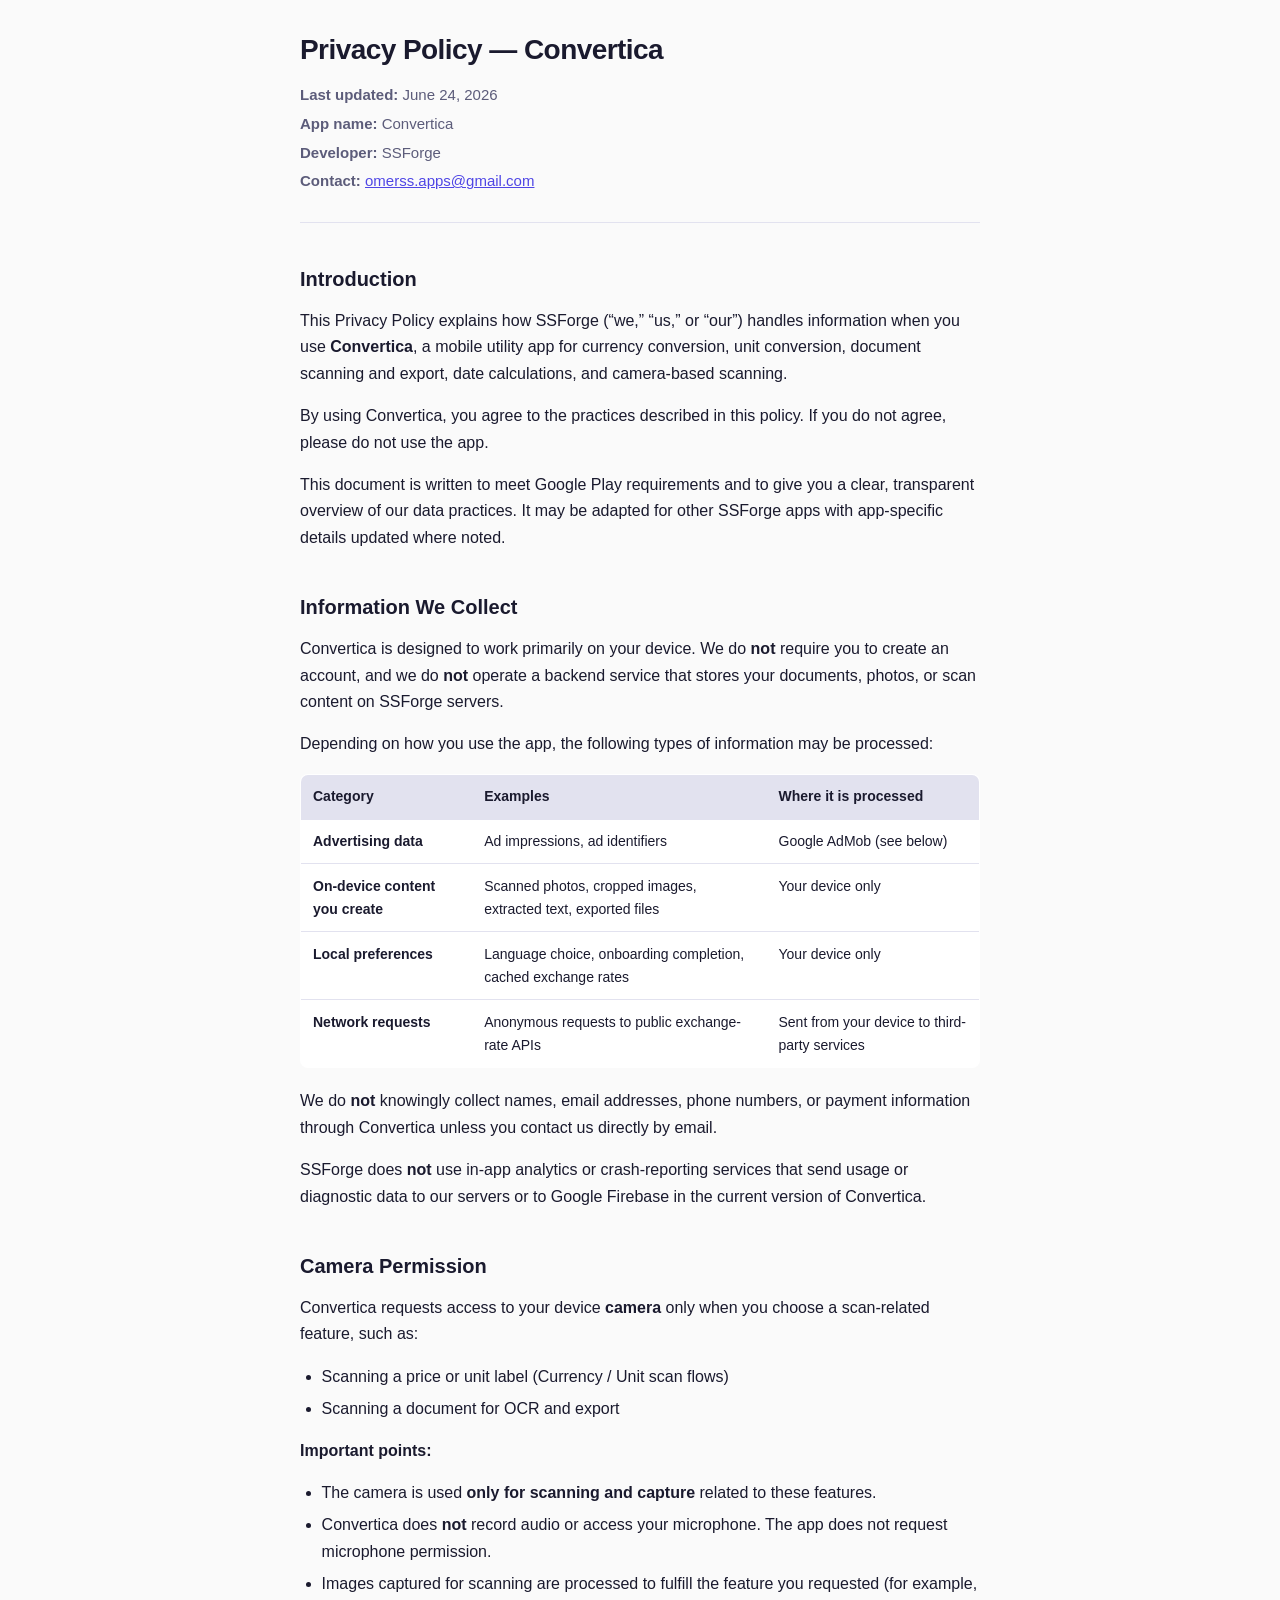
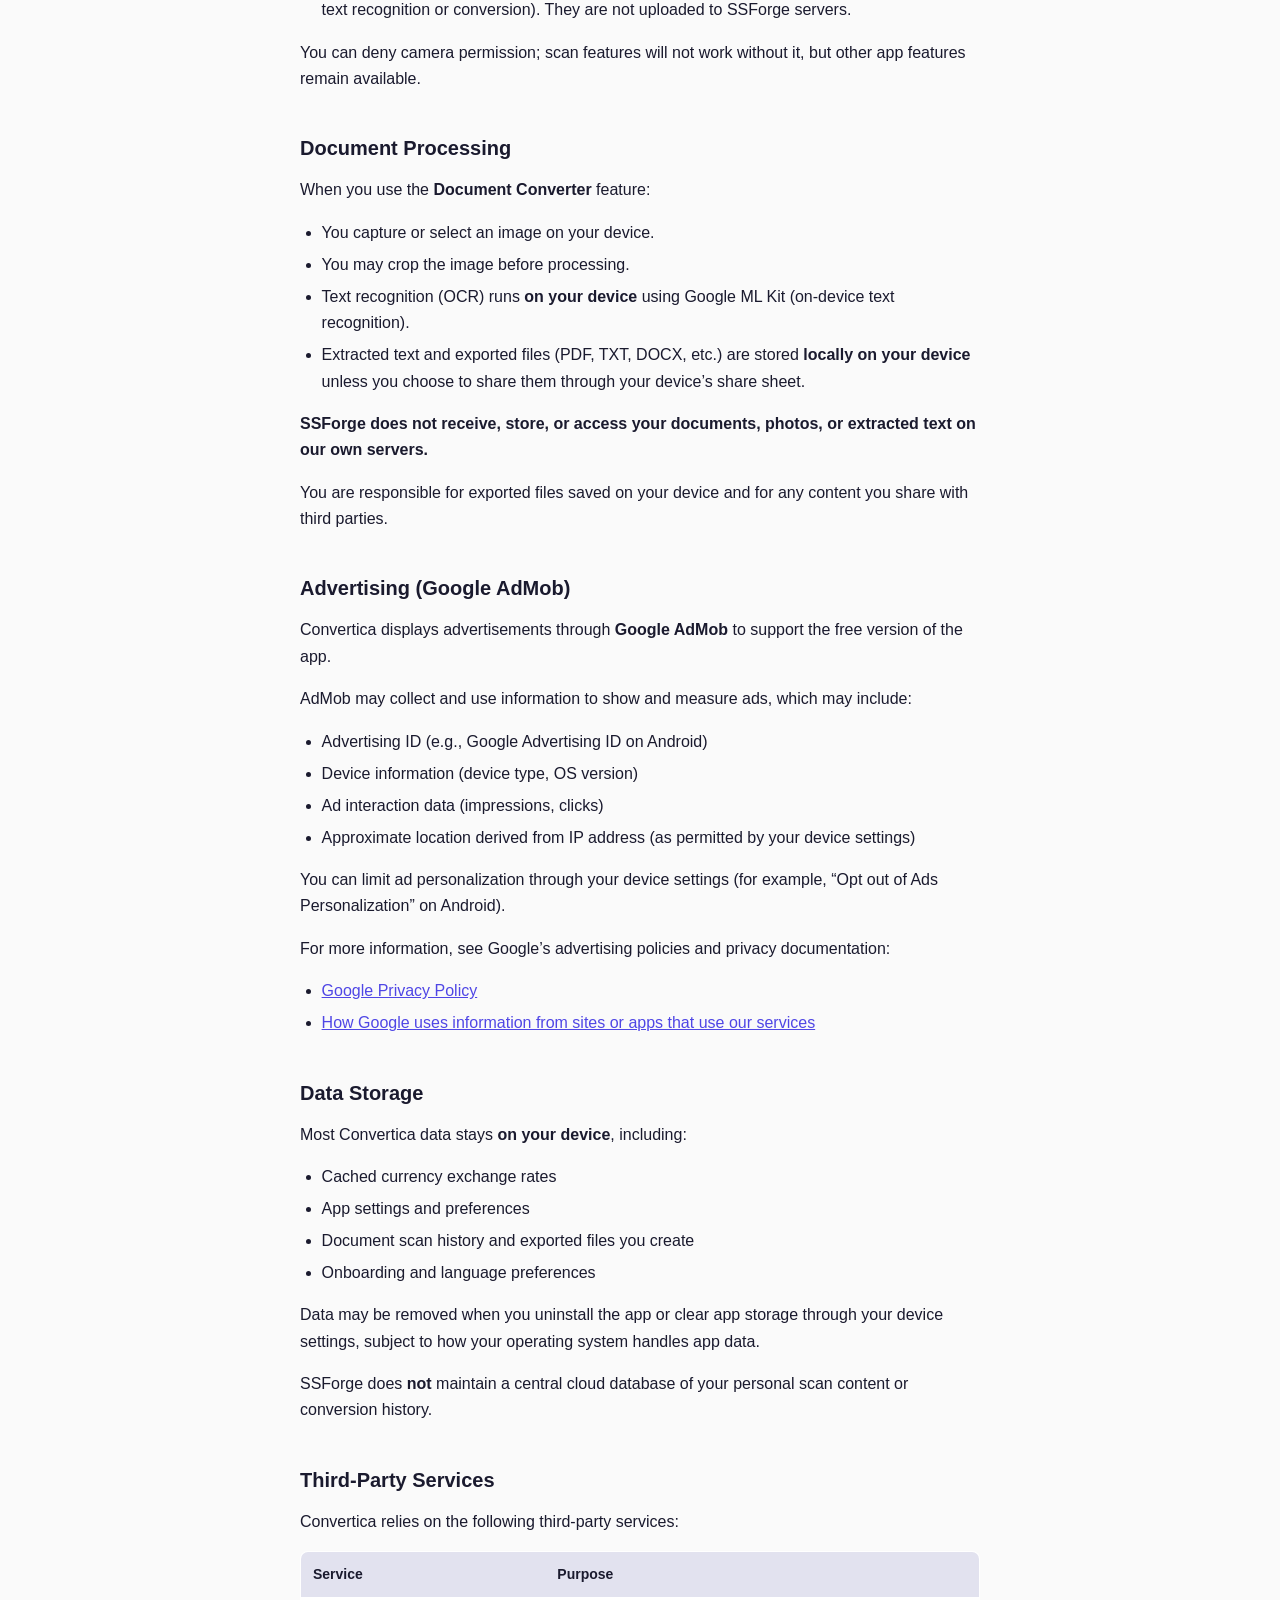
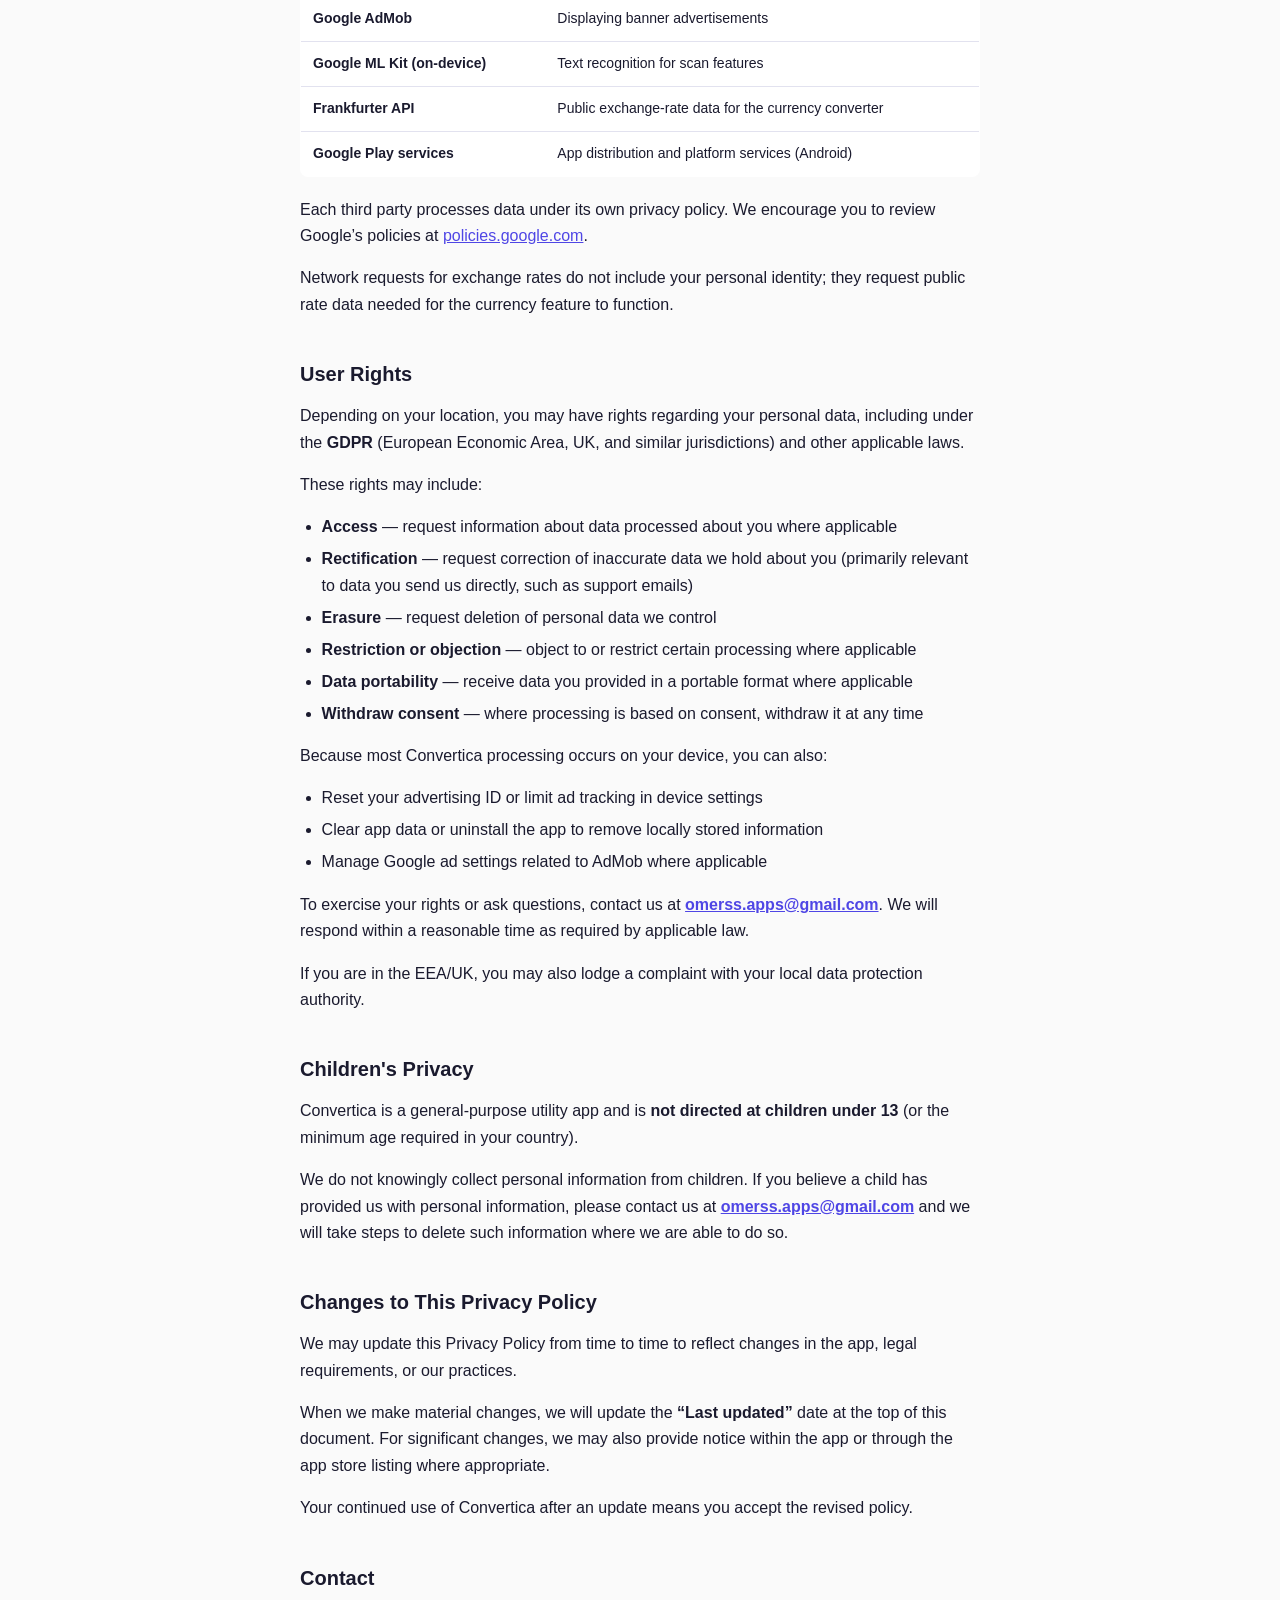
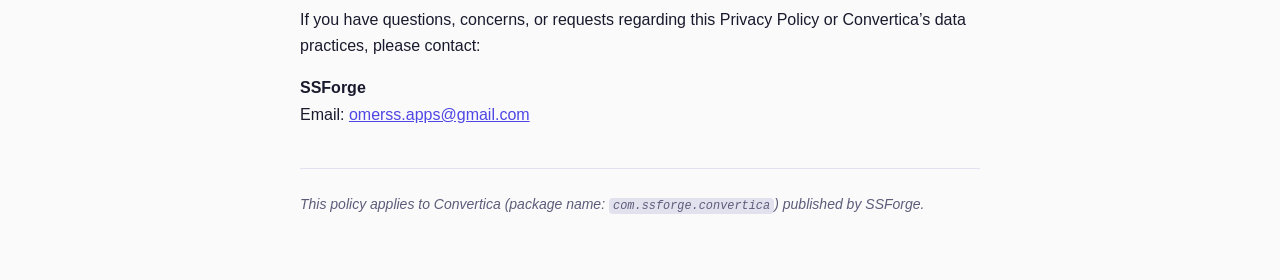
==== docs/privacy-policy/index.html @ 5fdbb022 "docs: initialize SSForge documentation repository Co-authored-by: Cursor <cursoragent@cursor.com>" ====
<!DOCTYPE html>
<html lang="en">
<head>
  <meta charset="utf-8">
  <meta name="viewport" content="width=device-width, initial-scale=1">
  <title>Privacy Policy — Convertica</title>
  <meta name="description" content="Privacy Policy for Convertica by SSForge.">
  <link rel="stylesheet" href="../assets/style.css">
</head>
<body>
  <div class="wrapper">
    <header>
      <h1>Privacy Policy — Convertica</h1>
      <div class="meta">
        <p><strong>Last updated:</strong> June 24, 2026</p>
        <p><strong>App name:</strong> Convertica</p>
        <p><strong>Developer:</strong> SSForge</p>
        <p><strong>Contact:</strong> <a href="mailto:omerss.apps@gmail.com">omerss.apps@gmail.com</a></p>
      </div>
    </header>

    <main>
      <h2>Introduction</h2>
      <p>This Privacy Policy explains how SSForge (“we,” “us,” or “our”) handles information when you use <strong>Convertica</strong>, a mobile utility app for currency conversion, unit conversion, document scanning and export, date calculations, and camera-based scanning.</p>
      <p>By using Convertica, you agree to the practices described in this policy. If you do not agree, please do not use the app.</p>
      <p>This document is written to meet Google Play requirements and to give you a clear, transparent overview of our data practices. It may be adapted for other SSForge apps with app-specific details updated where noted.</p>

      <h2>Information We Collect</h2>
      <p>Convertica is designed to work primarily on your device. We do <strong>not</strong> require you to create an account, and we do <strong>not</strong> operate a backend service that stores your documents, photos, or scan content on SSForge servers.</p>
      <p>Depending on how you use the app, the following types of information may be processed:</p>
      <div class="table-wrap">
        <table>
          <thead>
            <tr>
              <th>Category</th>
              <th>Examples</th>
              <th>Where it is processed</th>
            </tr>
          </thead>
          <tbody>
            <tr>
              <td><strong>Advertising data</strong></td>
              <td>Ad impressions, ad identifiers</td>
              <td>Google AdMob (see below)</td>
            </tr>
            <tr>
              <td><strong>On-device content you create</strong></td>
              <td>Scanned photos, cropped images, extracted text, exported files</td>
              <td>Your device only</td>
            </tr>
            <tr>
              <td><strong>Local preferences</strong></td>
              <td>Language choice, onboarding completion, cached exchange rates</td>
              <td>Your device only</td>
            </tr>
            <tr>
              <td><strong>Network requests</strong></td>
              <td>Anonymous requests to public exchange-rate APIs</td>
              <td>Sent from your device to third-party services</td>
            </tr>
          </tbody>
        </table>
      </div>
      <p>We do <strong>not</strong> knowingly collect names, email addresses, phone numbers, or payment information through Convertica unless you contact us directly by email.</p>
      <p>SSForge does <strong>not</strong> use in-app analytics or crash-reporting services that send usage or diagnostic data to our servers or to Google Firebase in the current version of Convertica.</p>

      <h2>Camera Permission</h2>
      <p>Convertica requests access to your device <strong>camera</strong> only when you choose a scan-related feature, such as:</p>
      <ul>
        <li>Scanning a price or unit label (Currency / Unit scan flows)</li>
        <li>Scanning a document for OCR and export</li>
      </ul>
      <p><strong>Important points:</strong></p>
      <ul>
        <li>The camera is used <strong>only for scanning and capture</strong> related to these features.</li>
        <li>Convertica does <strong>not</strong> record audio or access your microphone. The app does not request microphone permission.</li>
        <li>Images captured for scanning are processed to fulfill the feature you requested (for example, text recognition or conversion). They are not uploaded to SSForge servers.</li>
      </ul>
      <p>You can deny camera permission; scan features will not work without it, but other app features remain available.</p>

      <h2>Document Processing</h2>
      <p>When you use the <strong>Document Converter</strong> feature:</p>
      <ul>
        <li>You capture or select an image on your device.</li>
        <li>You may crop the image before processing.</li>
        <li>Text recognition (OCR) runs <strong>on your device</strong> using Google ML Kit (on-device text recognition).</li>
        <li>Extracted text and exported files (PDF, TXT, DOCX, etc.) are stored <strong>locally on your device</strong> unless you choose to share them through your device’s share sheet.</li>
      </ul>
      <p><strong>SSForge does not receive, store, or access your documents, photos, or extracted text on our own servers.</strong></p>
      <p>You are responsible for exported files saved on your device and for any content you share with third parties.</p>

      <h2>Advertising (Google AdMob)</h2>
      <p>Convertica displays advertisements through <strong>Google AdMob</strong> to support the free version of the app.</p>
      <p>AdMob may collect and use information to show and measure ads, which may include:</p>
      <ul>
        <li>Advertising ID (e.g., Google Advertising ID on Android)</li>
        <li>Device information (device type, OS version)</li>
        <li>Ad interaction data (impressions, clicks)</li>
        <li>Approximate location derived from IP address (as permitted by your device settings)</li>
      </ul>
      <p>You can limit ad personalization through your device settings (for example, “Opt out of Ads Personalization” on Android).</p>
      <p>For more information, see Google’s advertising policies and privacy documentation:</p>
      <ul>
        <li><a href="https://policies.google.com/privacy" rel="noopener noreferrer">Google Privacy Policy</a></li>
        <li><a href="https://policies.google.com/technologies/partner-sites" rel="noopener noreferrer">How Google uses information from sites or apps that use our services</a></li>
      </ul>

      <h2>Data Storage</h2>
      <p>Most Convertica data stays <strong>on your device</strong>, including:</p>
      <ul>
        <li>Cached currency exchange rates</li>
        <li>App settings and preferences</li>
        <li>Document scan history and exported files you create</li>
        <li>Onboarding and language preferences</li>
      </ul>
      <p>Data may be removed when you uninstall the app or clear app storage through your device settings, subject to how your operating system handles app data.</p>
      <p>SSForge does <strong>not</strong> maintain a central cloud database of your personal scan content or conversion history.</p>

      <h2>Third-Party Services</h2>
      <p>Convertica relies on the following third-party services:</p>
      <div class="table-wrap">
        <table>
          <thead>
            <tr>
              <th>Service</th>
              <th>Purpose</th>
            </tr>
          </thead>
          <tbody>
            <tr>
              <td><strong>Google AdMob</strong></td>
              <td>Displaying banner advertisements</td>
            </tr>
            <tr>
              <td><strong>Google ML Kit (on-device)</strong></td>
              <td>Text recognition for scan features</td>
            </tr>
            <tr>
              <td><strong>Frankfurter API</strong></td>
              <td>Public exchange-rate data for the currency converter</td>
            </tr>
            <tr>
              <td><strong>Google Play services</strong></td>
              <td>App distribution and platform services (Android)</td>
            </tr>
          </tbody>
        </table>
      </div>
      <p>Each third party processes data under its own privacy policy. We encourage you to review Google’s policies at <a href="https://policies.google.com/privacy" rel="noopener noreferrer">policies.google.com</a>.</p>
      <p>Network requests for exchange rates do not include your personal identity; they request public rate data needed for the currency feature to function.</p>

      <h2>User Rights</h2>
      <p>Depending on your location, you may have rights regarding your personal data, including under the <strong>GDPR</strong> (European Economic Area, UK, and similar jurisdictions) and other applicable laws.</p>
      <p>These rights may include:</p>
      <ul>
        <li><strong>Access</strong> — request information about data processed about you where applicable</li>
        <li><strong>Rectification</strong> — request correction of inaccurate data we hold about you (primarily relevant to data you send us directly, such as support emails)</li>
        <li><strong>Erasure</strong> — request deletion of personal data we control</li>
        <li><strong>Restriction or objection</strong> — object to or restrict certain processing where applicable</li>
        <li><strong>Data portability</strong> — receive data you provided in a portable format where applicable</li>
        <li><strong>Withdraw consent</strong> — where processing is based on consent, withdraw it at any time</li>
      </ul>
      <p>Because most Convertica processing occurs on your device, you can also:</p>
      <ul>
        <li>Reset your advertising ID or limit ad tracking in device settings</li>
        <li>Clear app data or uninstall the app to remove locally stored information</li>
        <li>Manage Google ad settings related to AdMob where applicable</li>
      </ul>
      <p>To exercise your rights or ask questions, contact us at <strong><a href="mailto:omerss.apps@gmail.com">omerss.apps@gmail.com</a></strong>. We will respond within a reasonable time as required by applicable law.</p>
      <p>If you are in the EEA/UK, you may also lodge a complaint with your local data protection authority.</p>

      <h2>Children's Privacy</h2>
      <p>Convertica is a general-purpose utility app and is <strong>not directed at children under 13</strong> (or the minimum age required in your country).</p>
      <p>We do not knowingly collect personal information from children. If you believe a child has provided us with personal information, please contact us at <strong><a href="mailto:omerss.apps@gmail.com">omerss.apps@gmail.com</a></strong> and we will take steps to delete such information where we are able to do so.</p>

      <h2>Changes to This Privacy Policy</h2>
      <p>We may update this Privacy Policy from time to time to reflect changes in the app, legal requirements, or our practices.</p>
      <p>When we make material changes, we will update the <strong>“Last updated”</strong> date at the top of this document. For significant changes, we may also provide notice within the app or through the app store listing where appropriate.</p>
      <p>Your continued use of Convertica after an update means you accept the revised policy.</p>

      <h2>Contact</h2>
      <p>If you have questions, concerns, or requests regarding this Privacy Policy or Convertica’s data practices, please contact:</p>
      <p><strong>SSForge</strong><br>
      Email: <a href="mailto:omerss.apps@gmail.com">omerss.apps@gmail.com</a></p>
    </main>

    <footer>
      <p><em>This policy applies to Convertica (package name: <code>com.ssforge.convertica</code>) published by SSForge.</em></p>
    </footer>
  </div>
</body>
</html>
---- docs/assets/style.css ----
:root {
  color-scheme: light dark;
  --bg: #fafafa;
  --text: #1a1a2e;
  --muted: #5c5c7a;
  --border: #e2e2ef;
  --accent: #4f46e5;
  --card: #ffffff;
}

@media (prefers-color-scheme: dark) {
  :root {
    --bg: #0f1117;
    --text: #eef0f6;
    --muted: #a8adc4;
    --border: #2a2d3a;
    --accent: #818cf8;
    --card: #171923;
  }
}

* {
  box-sizing: border-box;
}

body {
  margin: 0;
  font-family: -apple-system, BlinkMacSystemFont, "Segoe UI", Roboto, Helvetica, Arial, sans-serif;
  font-size: 1rem;
  line-height: 1.65;
  color: var(--text);
  background: var(--bg);
}

.wrapper {
  max-width: 720px;
  margin: 0 auto;
  padding: 2rem 1.25rem 3rem;
}

header {
  margin-bottom: 2rem;
  padding-bottom: 1.5rem;
  border-bottom: 1px solid var(--border);
}

h1 {
  font-size: 1.75rem;
  font-weight: 700;
  line-height: 1.25;
  margin: 0 0 1rem;
  letter-spacing: -0.02em;
}

.meta {
  font-size: 0.9375rem;
  color: var(--muted);
  margin: 0;
}

.meta p {
  margin: 0.25rem 0;
}

.meta a {
  color: var(--accent);
}

h2 {
  font-size: 1.25rem;
  font-weight: 600;
  margin: 2rem 0 0.75rem;
  padding-top: 0.5rem;
}

p {
  margin: 0 0 1rem;
}

ul {
  margin: 0 0 1rem;
  padding-left: 1.35rem;
}

li {
  margin-bottom: 0.35rem;
}

a {
  color: var(--accent);
}

strong {
  font-weight: 600;
}

hr {
  border: none;
  border-top: 1px solid var(--border);
  margin: 2rem 0;
}

.table-wrap {
  overflow-x: auto;
  margin: 1rem 0 1.25rem;
  -webkit-overflow-scrolling: touch;
}

table {
  width: 100%;
  border-collapse: collapse;
  font-size: 0.875rem;
  background: var(--card);
  border: 1px solid var(--border);
  border-radius: 8px;
  overflow: hidden;
}

th,
td {
  padding: 0.65rem 0.75rem;
  text-align: left;
  vertical-align: top;
  border-bottom: 1px solid var(--border);
}

th {
  font-weight: 600;
  background: var(--border);
}

tr:last-child td {
  border-bottom: none;
}

footer {
  margin-top: 2.5rem;
  padding-top: 1.5rem;
  border-top: 1px solid var(--border);
  font-size: 0.875rem;
  color: var(--muted);
}

footer em {
  font-style: italic;
}

code {
  font-family: ui-monospace, SFMono-Regular, Menlo, Consolas, monospace;
  font-size: 0.85em;
  padding: 0.1em 0.35em;
  border-radius: 4px;
  background: var(--border);
}
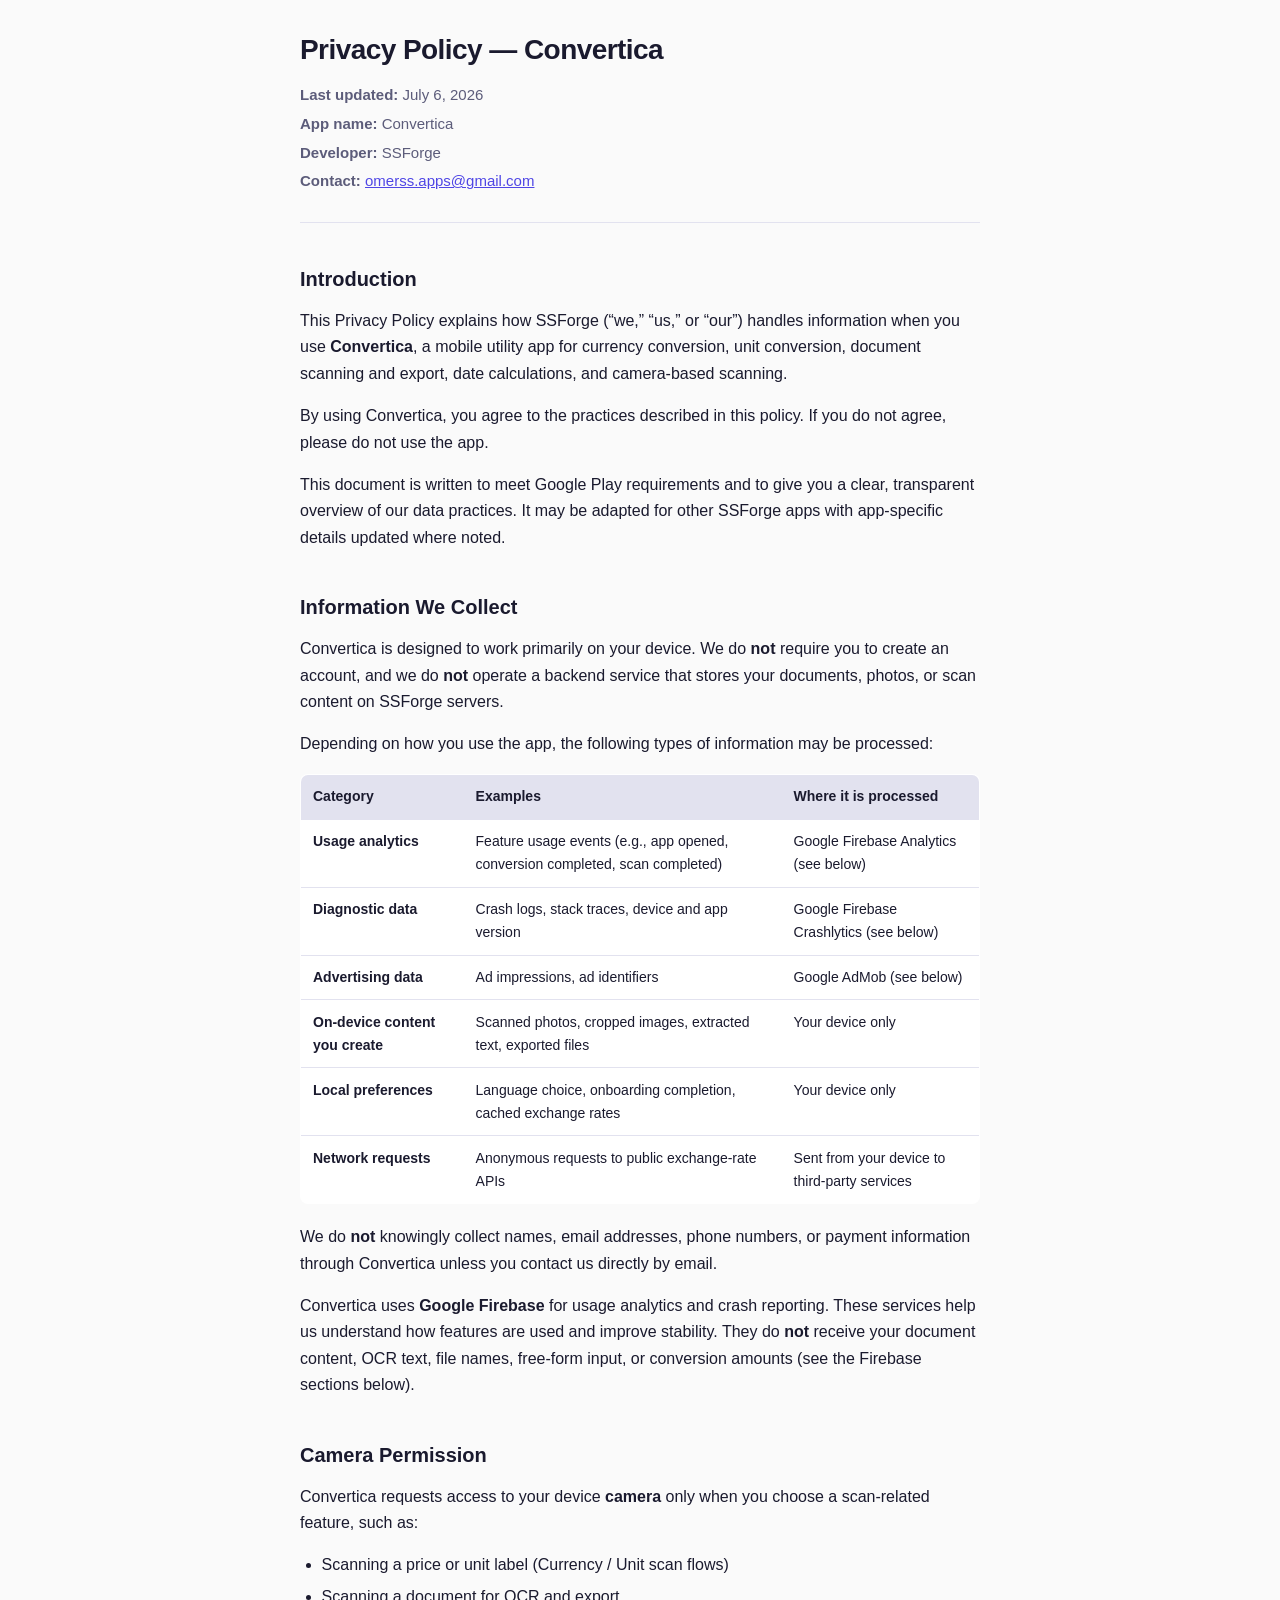
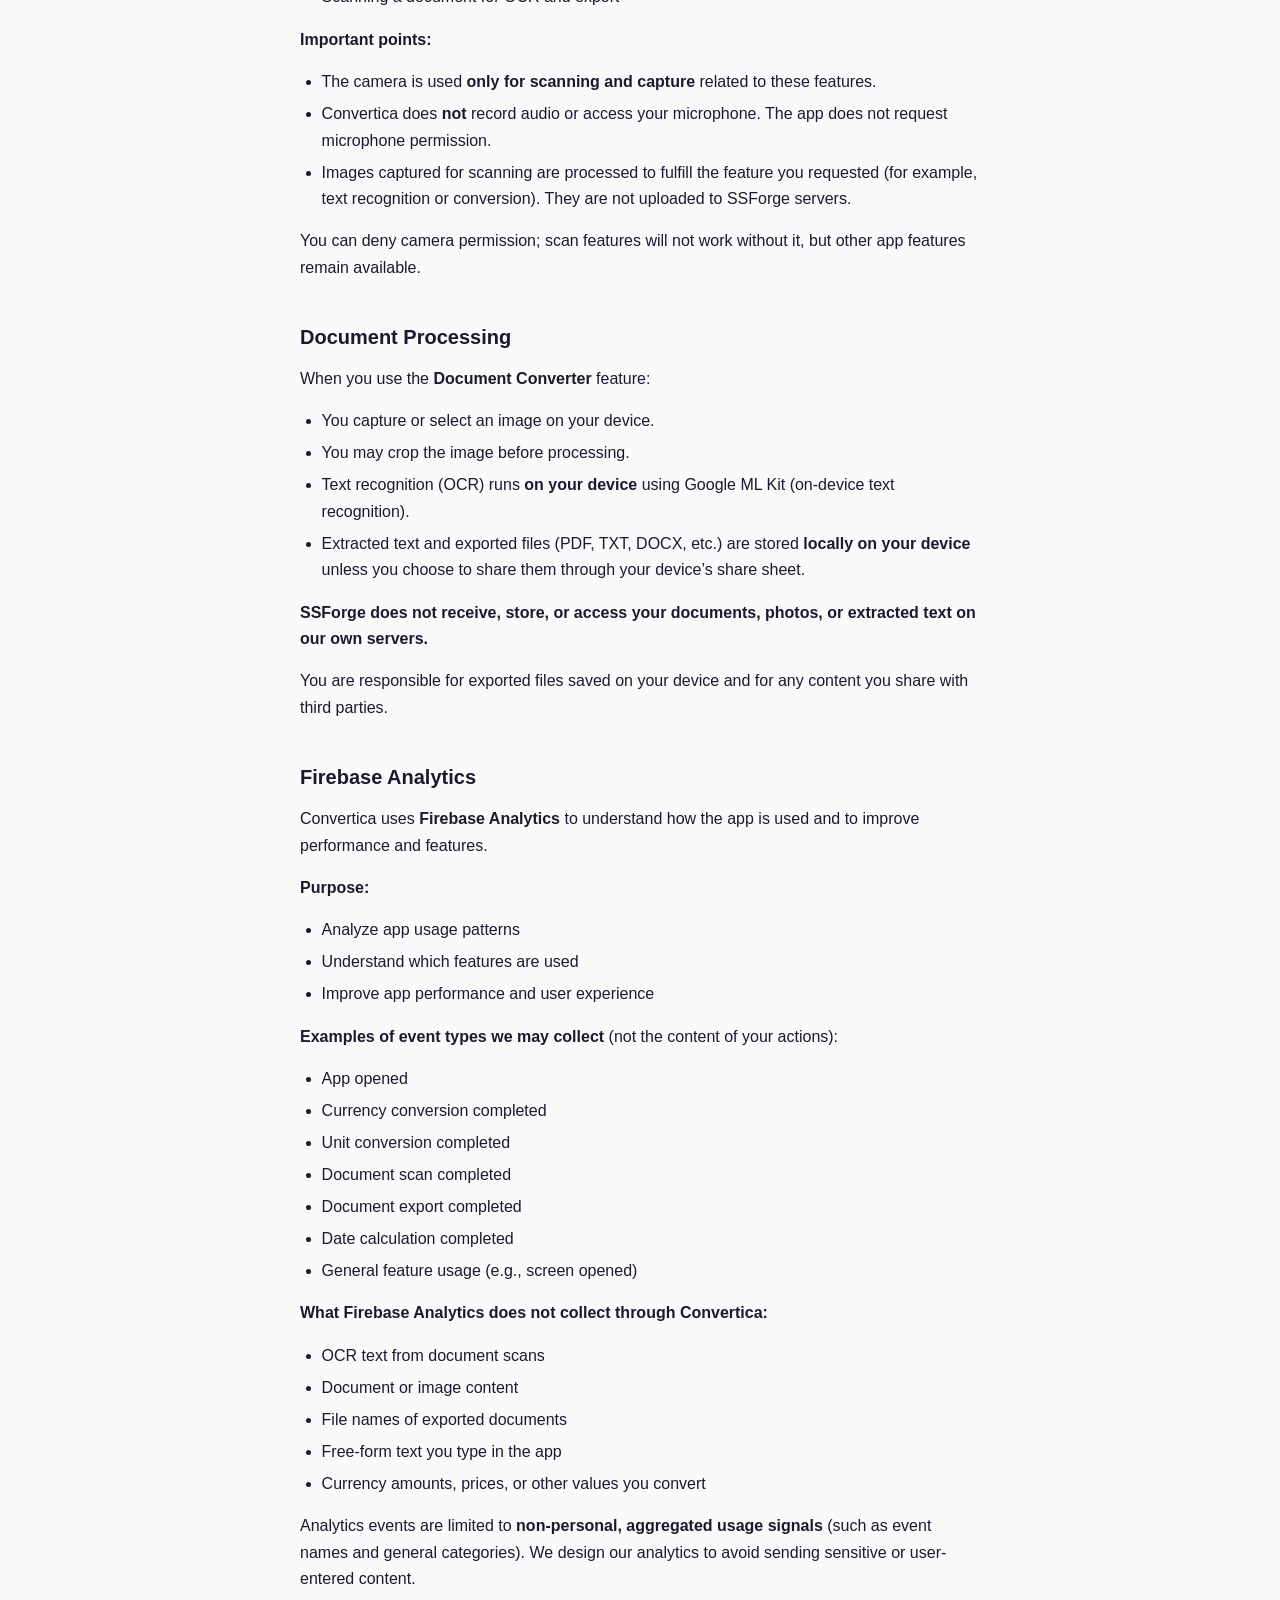
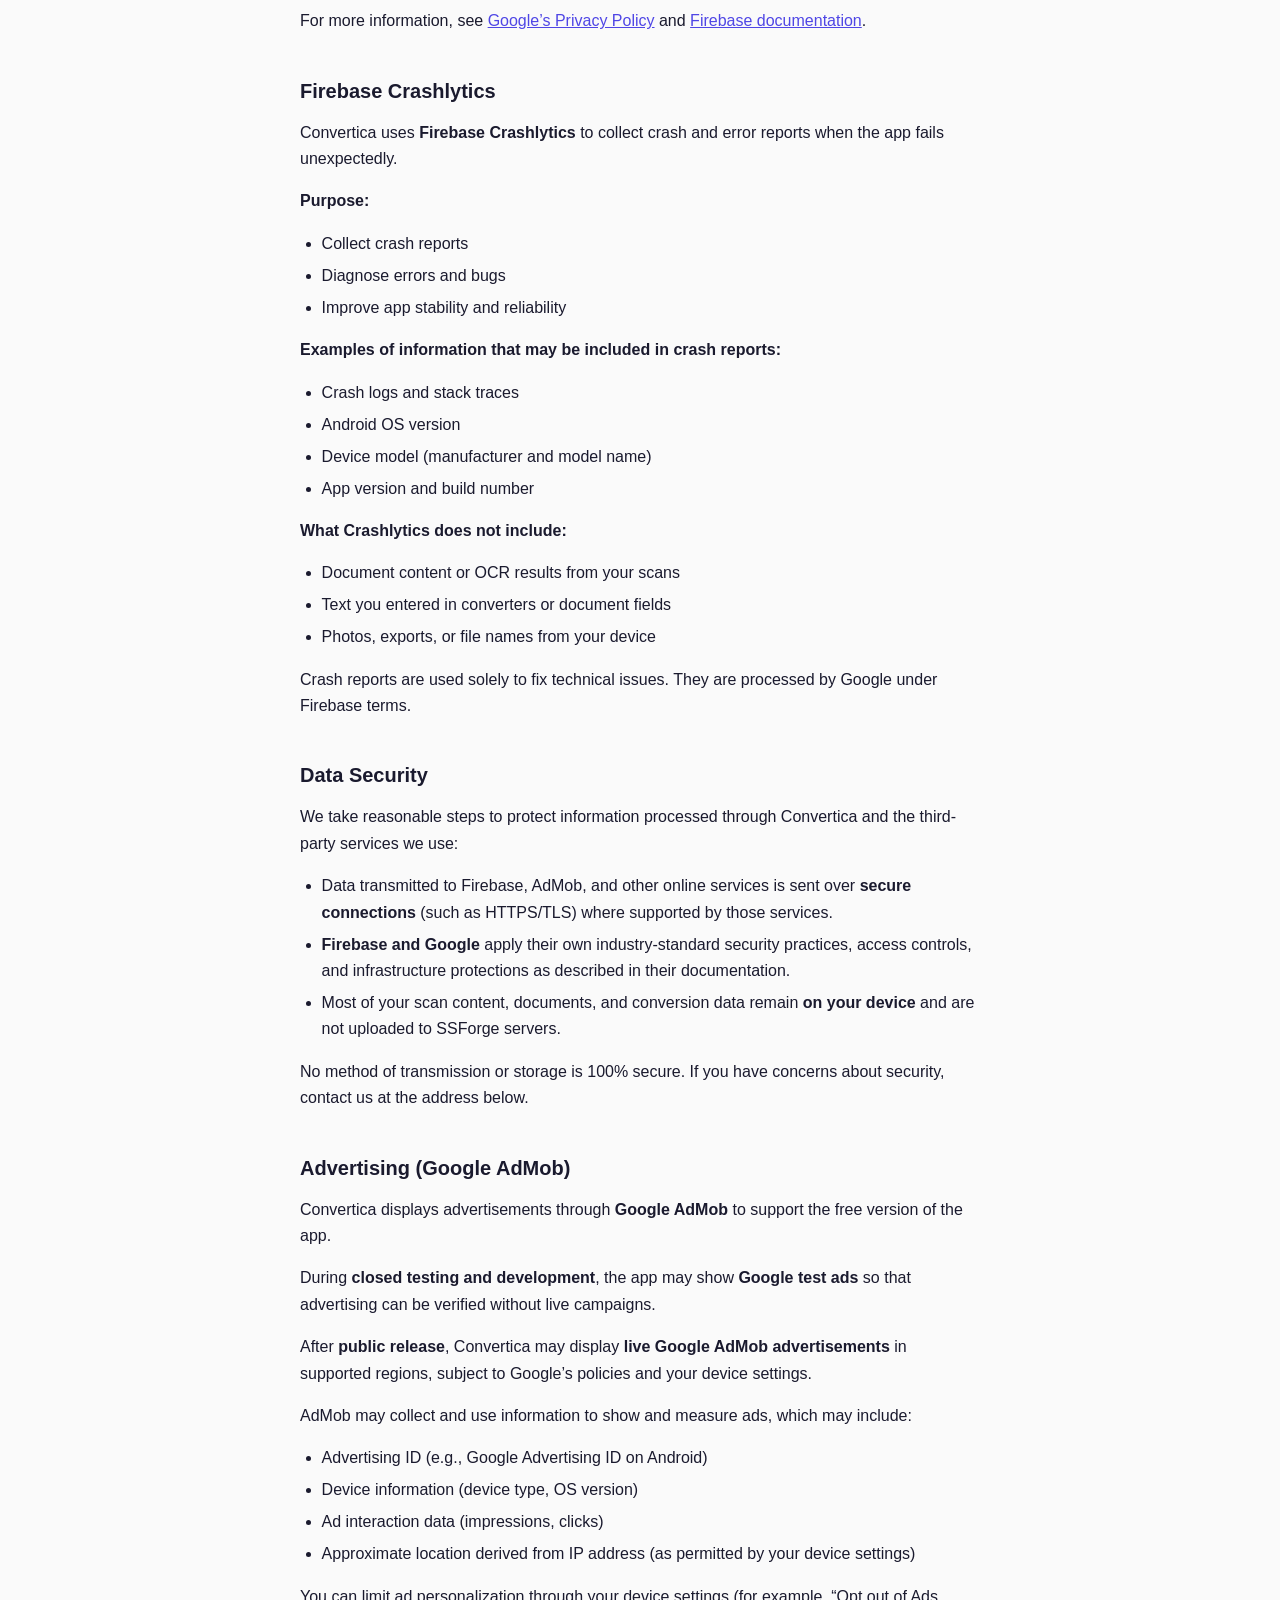
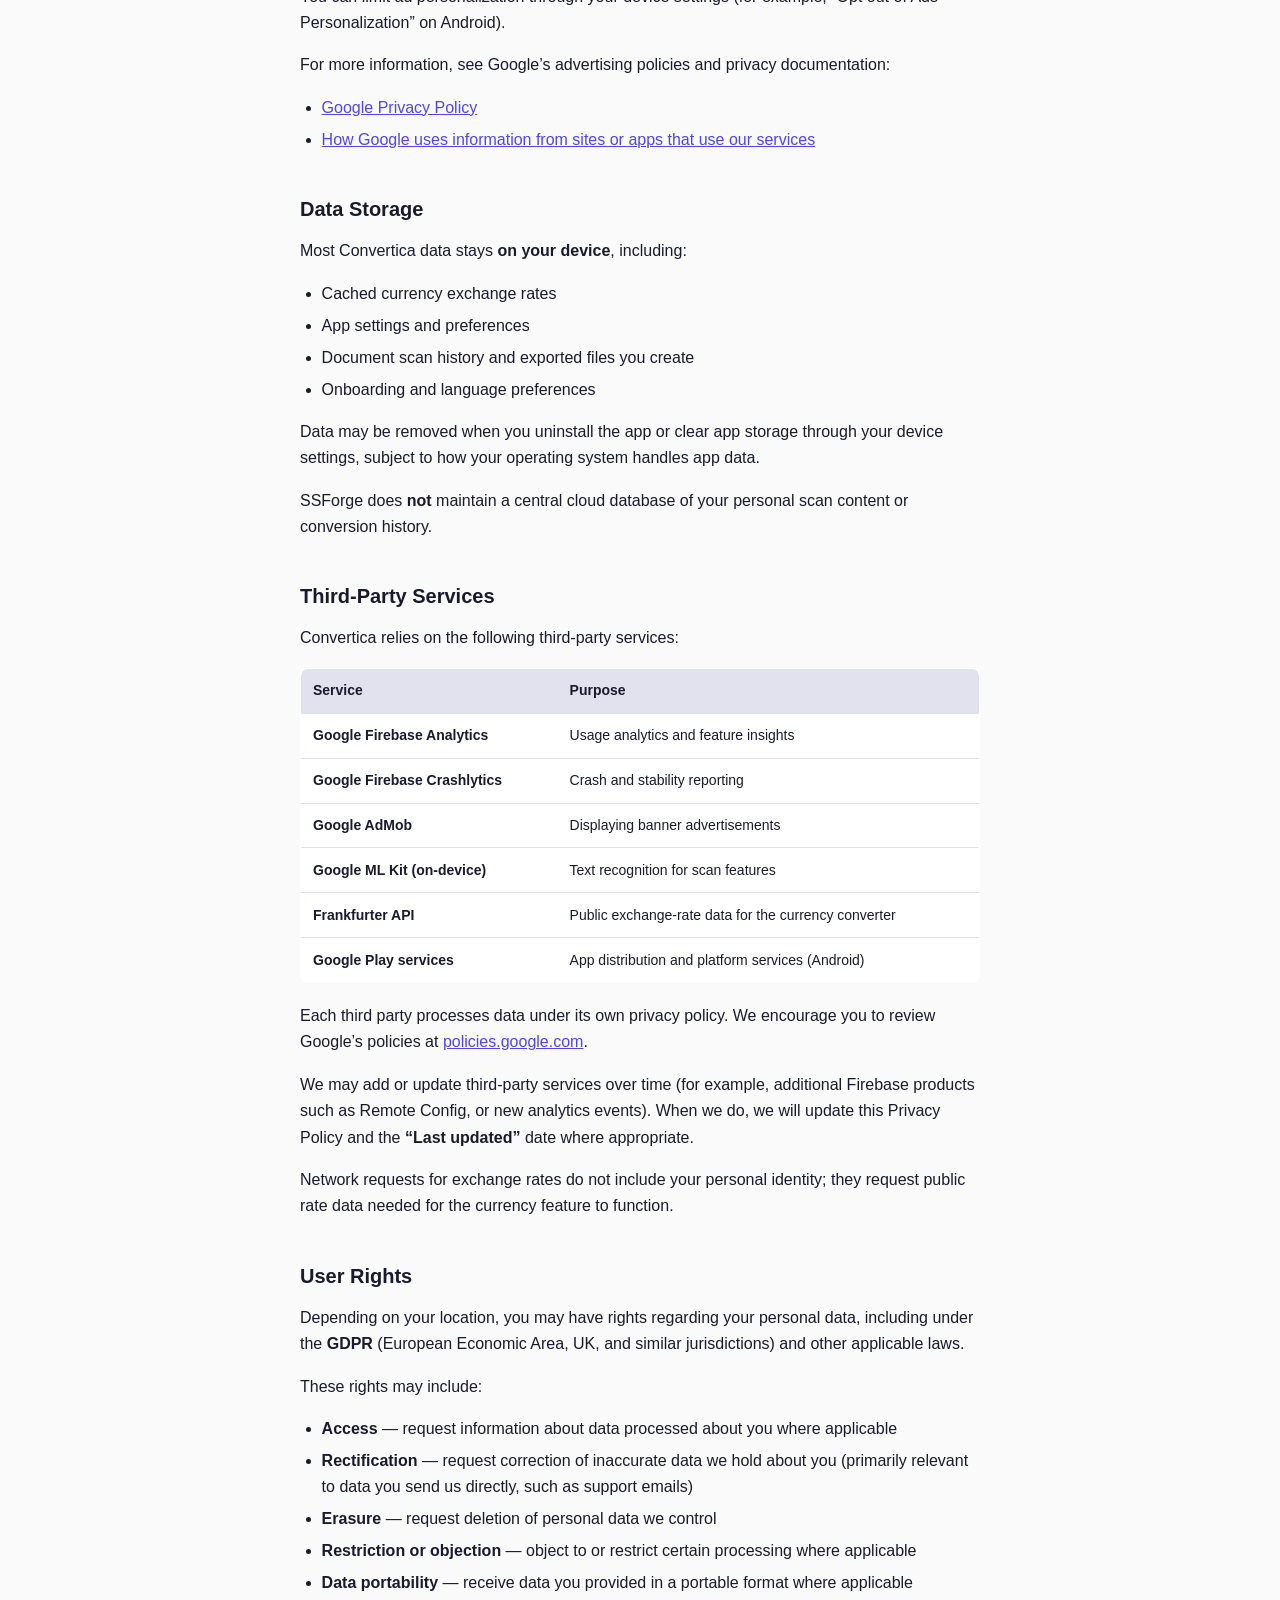
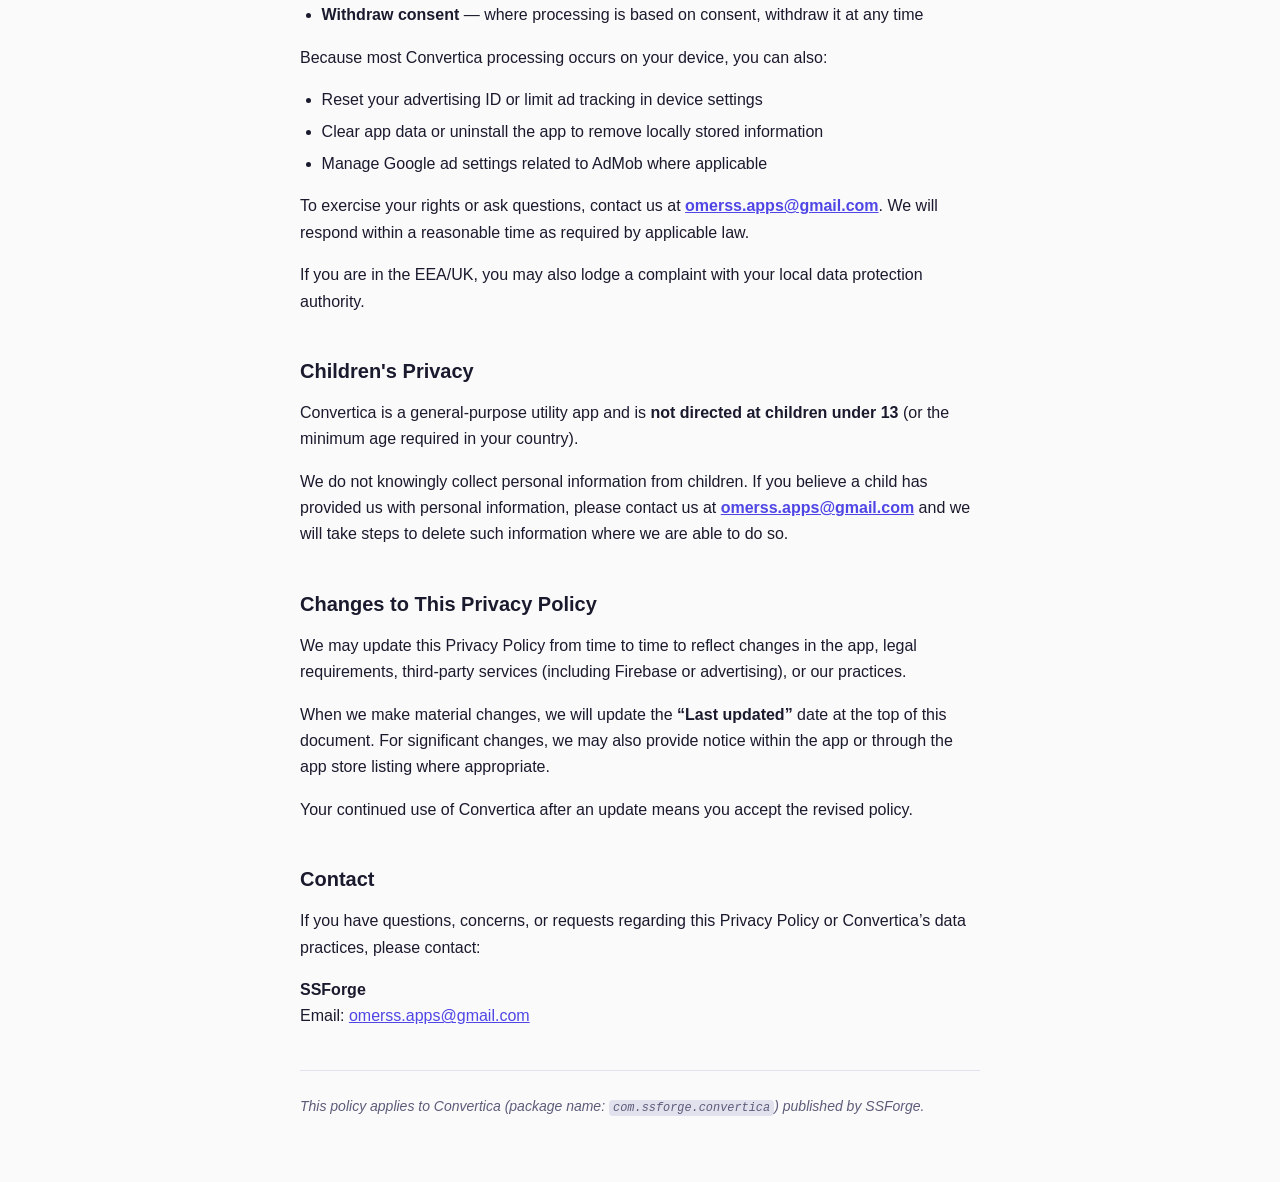
==== commit ed6e6ec4: "docs: update Convertica privacy policy for Firebase integration Reflect Firebase Analytics and Crash" ====
--- a/docs/privacy-policy/index.html
+++ b/docs/privacy-policy/index.html
@@ -12,7 +12,7 @@
     <header>
       <h1>Privacy Policy — Convertica</h1>
       <div class="meta">
-        <p><strong>Last updated:</strong> June 24, 2026</p>
+        <p><strong>Last updated:</strong> July 6, 2026</p>
         <p><strong>App name:</strong> Convertica</p>
         <p><strong>Developer:</strong> SSForge</p>
         <p><strong>Contact:</strong> <a href="mailto:omerss.apps@gmail.com">omerss.apps@gmail.com</a></p>
@@ -39,6 +39,16 @@
           </thead>
           <tbody>
             <tr>
+              <td><strong>Usage analytics</strong></td>
+              <td>Feature usage events (e.g., app opened, conversion completed, scan completed)</td>
+              <td>Google Firebase Analytics (see below)</td>
+            </tr>
+            <tr>
+              <td><strong>Diagnostic data</strong></td>
+              <td>Crash logs, stack traces, device and app version</td>
+              <td>Google Firebase Crashlytics (see below)</td>
+            </tr>
+            <tr>
               <td><strong>Advertising data</strong></td>
               <td>Ad impressions, ad identifiers</td>
               <td>Google AdMob (see below)</td>
@@ -62,7 +72,7 @@
         </table>
       </div>
       <p>We do <strong>not</strong> knowingly collect names, email addresses, phone numbers, or payment information through Convertica unless you contact us directly by email.</p>
-      <p>SSForge does <strong>not</strong> use in-app analytics or crash-reporting services that send usage or diagnostic data to our servers or to Google Firebase in the current version of Convertica.</p>
+      <p>Convertica uses <strong>Google Firebase</strong> for usage analytics and crash reporting. These services help us understand how features are used and improve stability. They do <strong>not</strong> receive your document content, OCR text, file names, free-form input, or conversion amounts (see the Firebase sections below).</p>
 
       <h2>Camera Permission</h2>
       <p>Convertica requests access to your device <strong>camera</strong> only when you choose a scan-related feature, such as:</p>
@@ -89,8 +99,71 @@
       <p><strong>SSForge does not receive, store, or access your documents, photos, or extracted text on our own servers.</strong></p>
       <p>You are responsible for exported files saved on your device and for any content you share with third parties.</p>
 
+      <h2>Firebase Analytics</h2>
+      <p>Convertica uses <strong>Firebase Analytics</strong> to understand how the app is used and to improve performance and features.</p>
+      <p><strong>Purpose:</strong></p>
+      <ul>
+        <li>Analyze app usage patterns</li>
+        <li>Understand which features are used</li>
+        <li>Improve app performance and user experience</li>
+      </ul>
+      <p><strong>Examples of event types we may collect</strong> (not the content of your actions):</p>
+      <ul>
+        <li>App opened</li>
+        <li>Currency conversion completed</li>
+        <li>Unit conversion completed</li>
+        <li>Document scan completed</li>
+        <li>Document export completed</li>
+        <li>Date calculation completed</li>
+        <li>General feature usage (e.g., screen opened)</li>
+      </ul>
+      <p><strong>What Firebase Analytics does not collect through Convertica:</strong></p>
+      <ul>
+        <li>OCR text from document scans</li>
+        <li>Document or image content</li>
+        <li>File names of exported documents</li>
+        <li>Free-form text you type in the app</li>
+        <li>Currency amounts, prices, or other values you convert</li>
+      </ul>
+      <p>Analytics events are limited to <strong>non-personal, aggregated usage signals</strong> (such as event names and general categories). We design our analytics to avoid sending sensitive or user-entered content.</p>
+      <p>For more information, see <a href="https://policies.google.com/privacy" rel="noopener noreferrer">Google’s Privacy Policy</a> and <a href="https://firebase.google.com/support/privacy" rel="noopener noreferrer">Firebase documentation</a>.</p>
+
+      <h2>Firebase Crashlytics</h2>
+      <p>Convertica uses <strong>Firebase Crashlytics</strong> to collect crash and error reports when the app fails unexpectedly.</p>
+      <p><strong>Purpose:</strong></p>
+      <ul>
+        <li>Collect crash reports</li>
+        <li>Diagnose errors and bugs</li>
+        <li>Improve app stability and reliability</li>
+      </ul>
+      <p><strong>Examples of information that may be included in crash reports:</strong></p>
+      <ul>
+        <li>Crash logs and stack traces</li>
+        <li>Android OS version</li>
+        <li>Device model (manufacturer and model name)</li>
+        <li>App version and build number</li>
+      </ul>
+      <p><strong>What Crashlytics does not include:</strong></p>
+      <ul>
+        <li>Document content or OCR results from your scans</li>
+        <li>Text you entered in converters or document fields</li>
+        <li>Photos, exports, or file names from your device</li>
+      </ul>
+      <p>Crash reports are used solely to fix technical issues. They are processed by Google under Firebase terms.</p>
+
+      <h2>Data Security</h2>
+      <p>We take reasonable steps to protect information processed through Convertica and the third-party services we use:</p>
+      <ul>
+        <li>Data transmitted to Firebase, AdMob, and other online services is sent over <strong>secure connections</strong> (such as HTTPS/TLS) where supported by those services.</li>
+        <li><strong>Firebase and Google</strong> apply their own industry-standard security practices, access controls, and infrastructure protections as described in their documentation.</li>
+        <li>Most of your scan content, documents, and conversion data remain <strong>on your device</strong> and are not uploaded to SSForge servers.</li>
+      </ul>
+      <p>No method of transmission or storage is 100% secure. If you have concerns about security, contact us at the address below.</p>
+
       <h2>Advertising (Google AdMob)</h2>
       <p>Convertica displays advertisements through <strong>Google AdMob</strong> to support the free version of the app.</p>
+      <p>During <strong>closed testing and development</strong>, the app may show <strong>Google test ads</strong> so that advertising can be verified without live campaigns.</p>
+      <p>After <strong>public release</strong>, Convertica may display <strong>live Google AdMob advertisements</strong> in supported regions, subject to Google’s policies and your device settings.</p>
       <p>AdMob may collect and use information to show and measure ads, which may include:</p>
       <ul>
         <li>Advertising ID (e.g., Google Advertising ID on Android)</li>
@@ -128,6 +201,14 @@
           </thead>
           <tbody>
             <tr>
+              <td><strong>Google Firebase Analytics</strong></td>
+              <td>Usage analytics and feature insights</td>
+            </tr>
+            <tr>
+              <td><strong>Google Firebase Crashlytics</strong></td>
+              <td>Crash and stability reporting</td>
+            </tr>
+            <tr>
               <td><strong>Google AdMob</strong></td>
               <td>Displaying banner advertisements</td>
             </tr>
@@ -147,6 +228,7 @@
         </table>
       </div>
       <p>Each third party processes data under its own privacy policy. We encourage you to review Google’s policies at <a href="https://policies.google.com/privacy" rel="noopener noreferrer">policies.google.com</a>.</p>
+      <p>We may add or update third-party services over time (for example, additional Firebase products such as Remote Config, or new analytics events). When we do, we will update this Privacy Policy and the <strong>“Last updated”</strong> date where appropriate.</p>
       <p>Network requests for exchange rates do not include your personal identity; they request public rate data needed for the currency feature to function.</p>
 
       <h2>User Rights</h2>
@@ -174,7 +256,7 @@
       <p>We do not knowingly collect personal information from children. If you believe a child has provided us with personal information, please contact us at <strong><a href="mailto:omerss.apps@gmail.com">omerss.apps@gmail.com</a></strong> and we will take steps to delete such information where we are able to do so.</p>
 
       <h2>Changes to This Privacy Policy</h2>
-      <p>We may update this Privacy Policy from time to time to reflect changes in the app, legal requirements, or our practices.</p>
+      <p>We may update this Privacy Policy from time to time to reflect changes in the app, legal requirements, third-party services (including Firebase or advertising), or our practices.</p>
       <p>When we make material changes, we will update the <strong>“Last updated”</strong> date at the top of this document. For significant changes, we may also provide notice within the app or through the app store listing where appropriate.</p>
       <p>Your continued use of Convertica after an update means you accept the revised policy.</p>
 
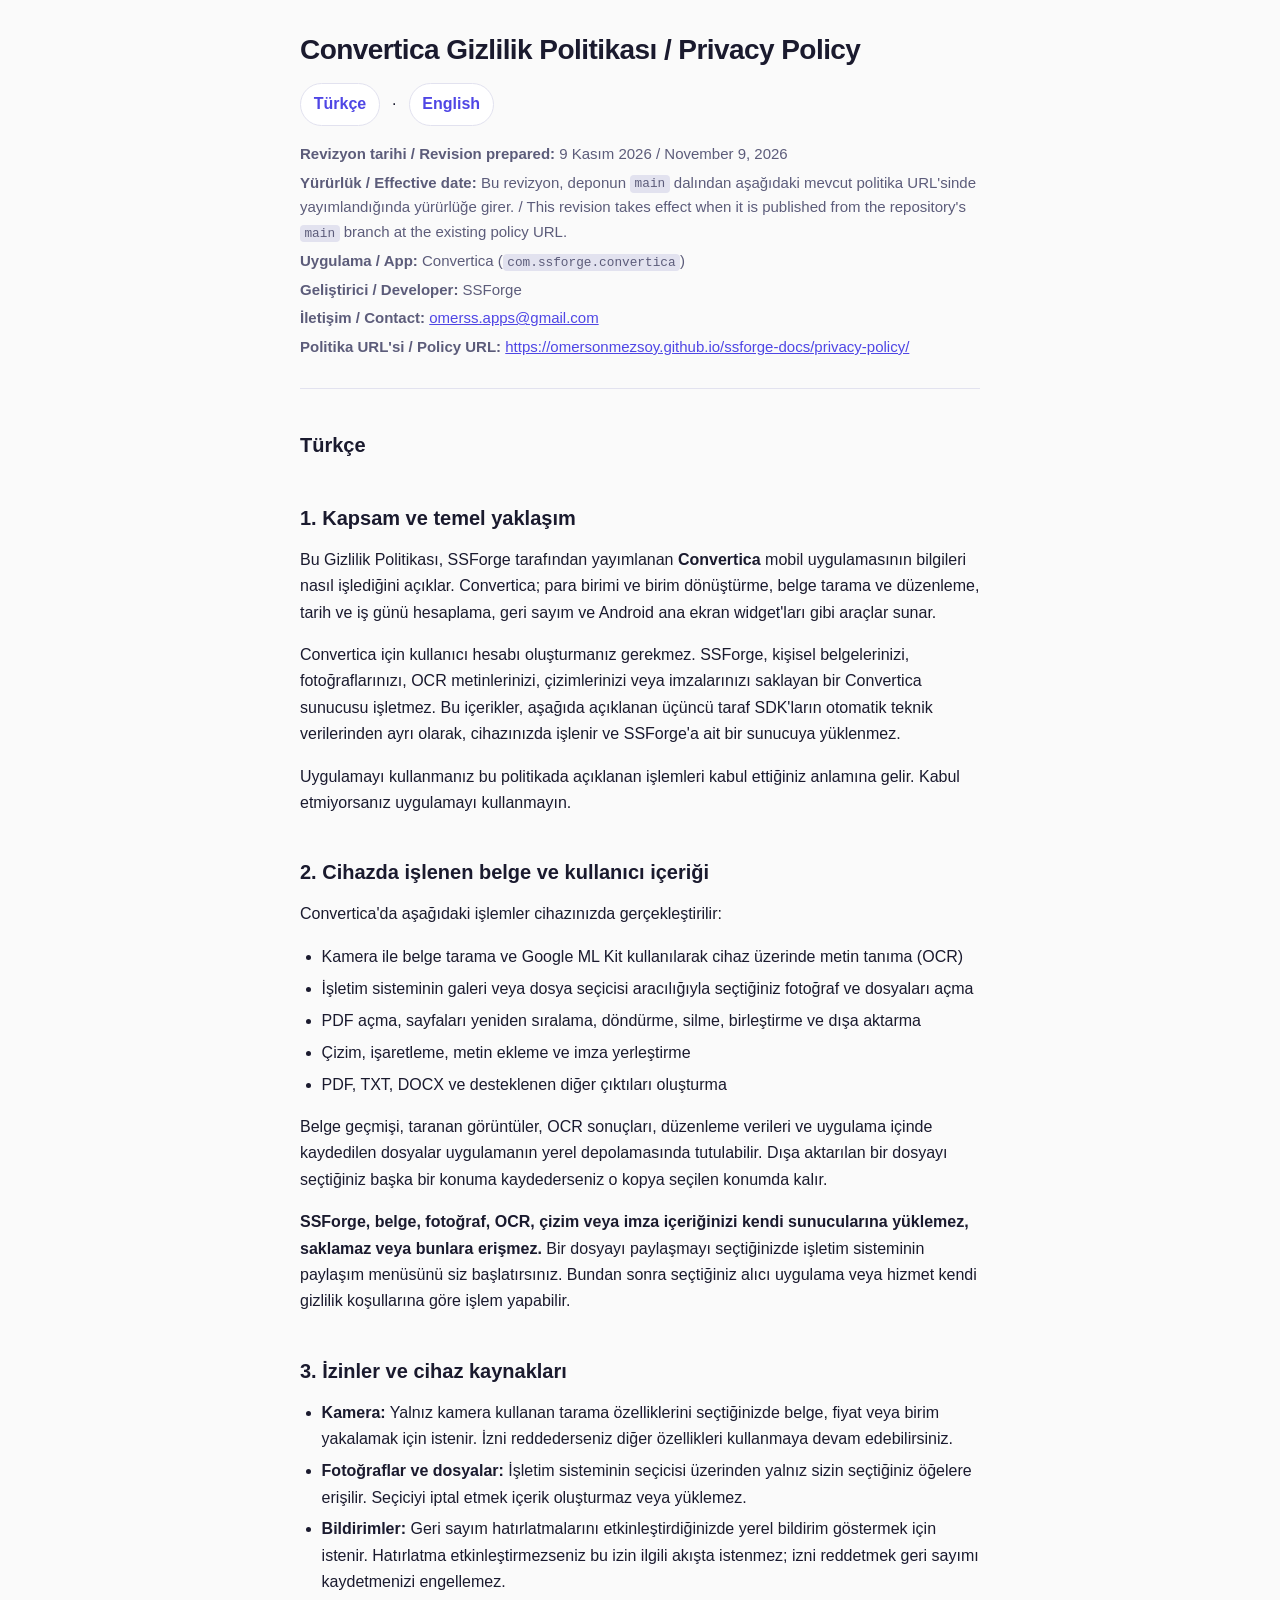
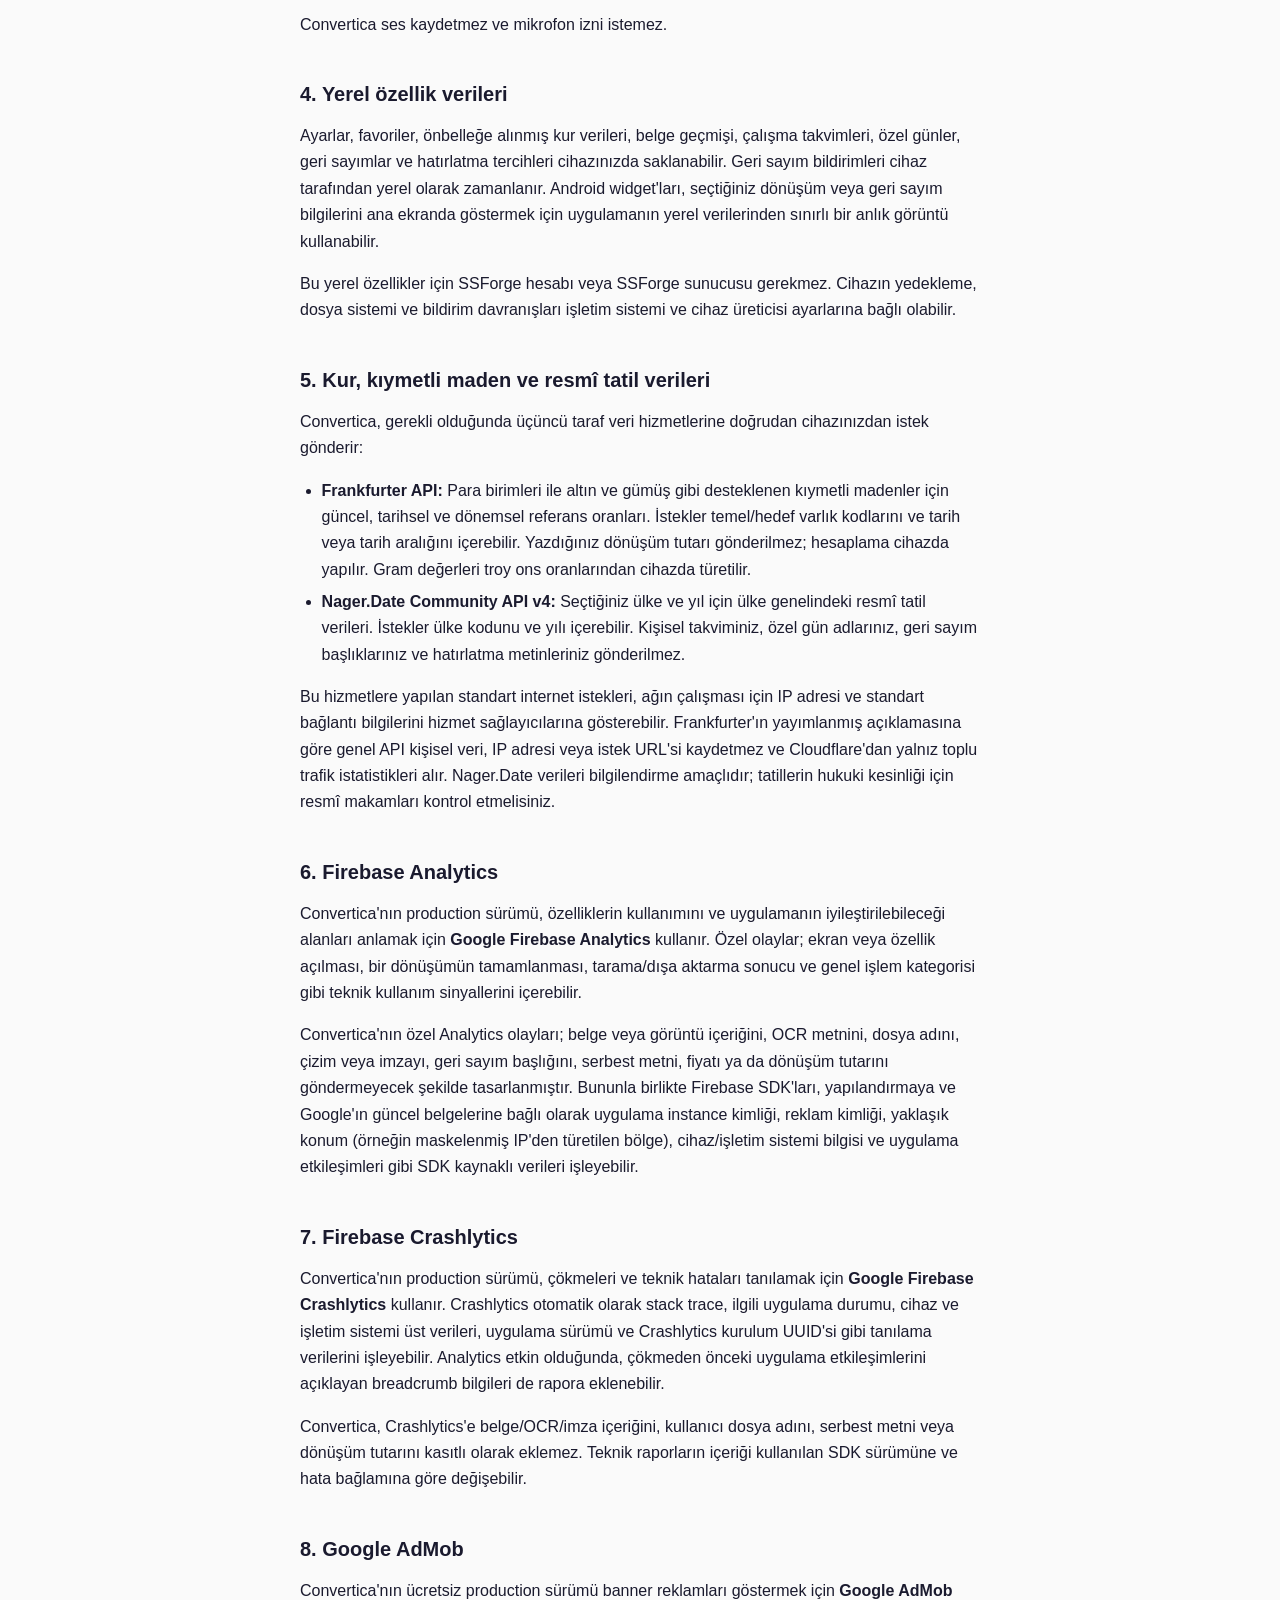
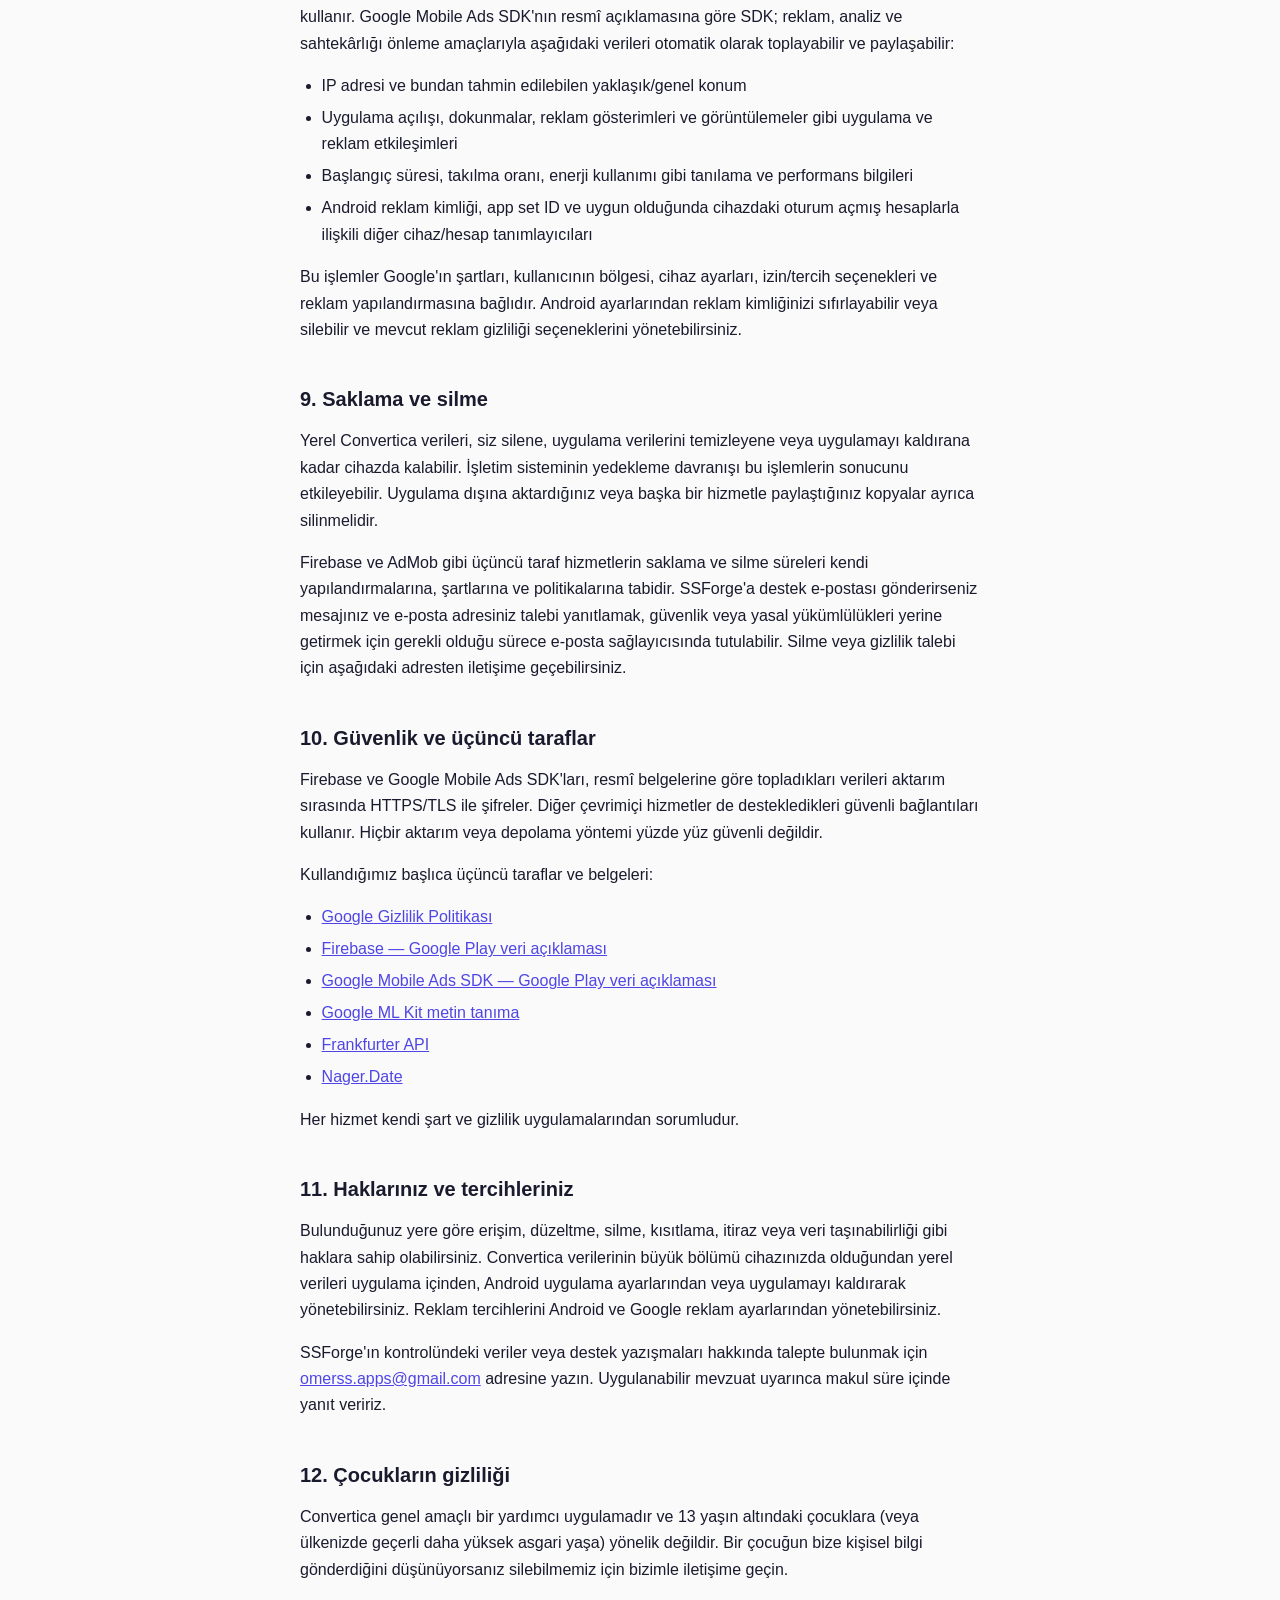
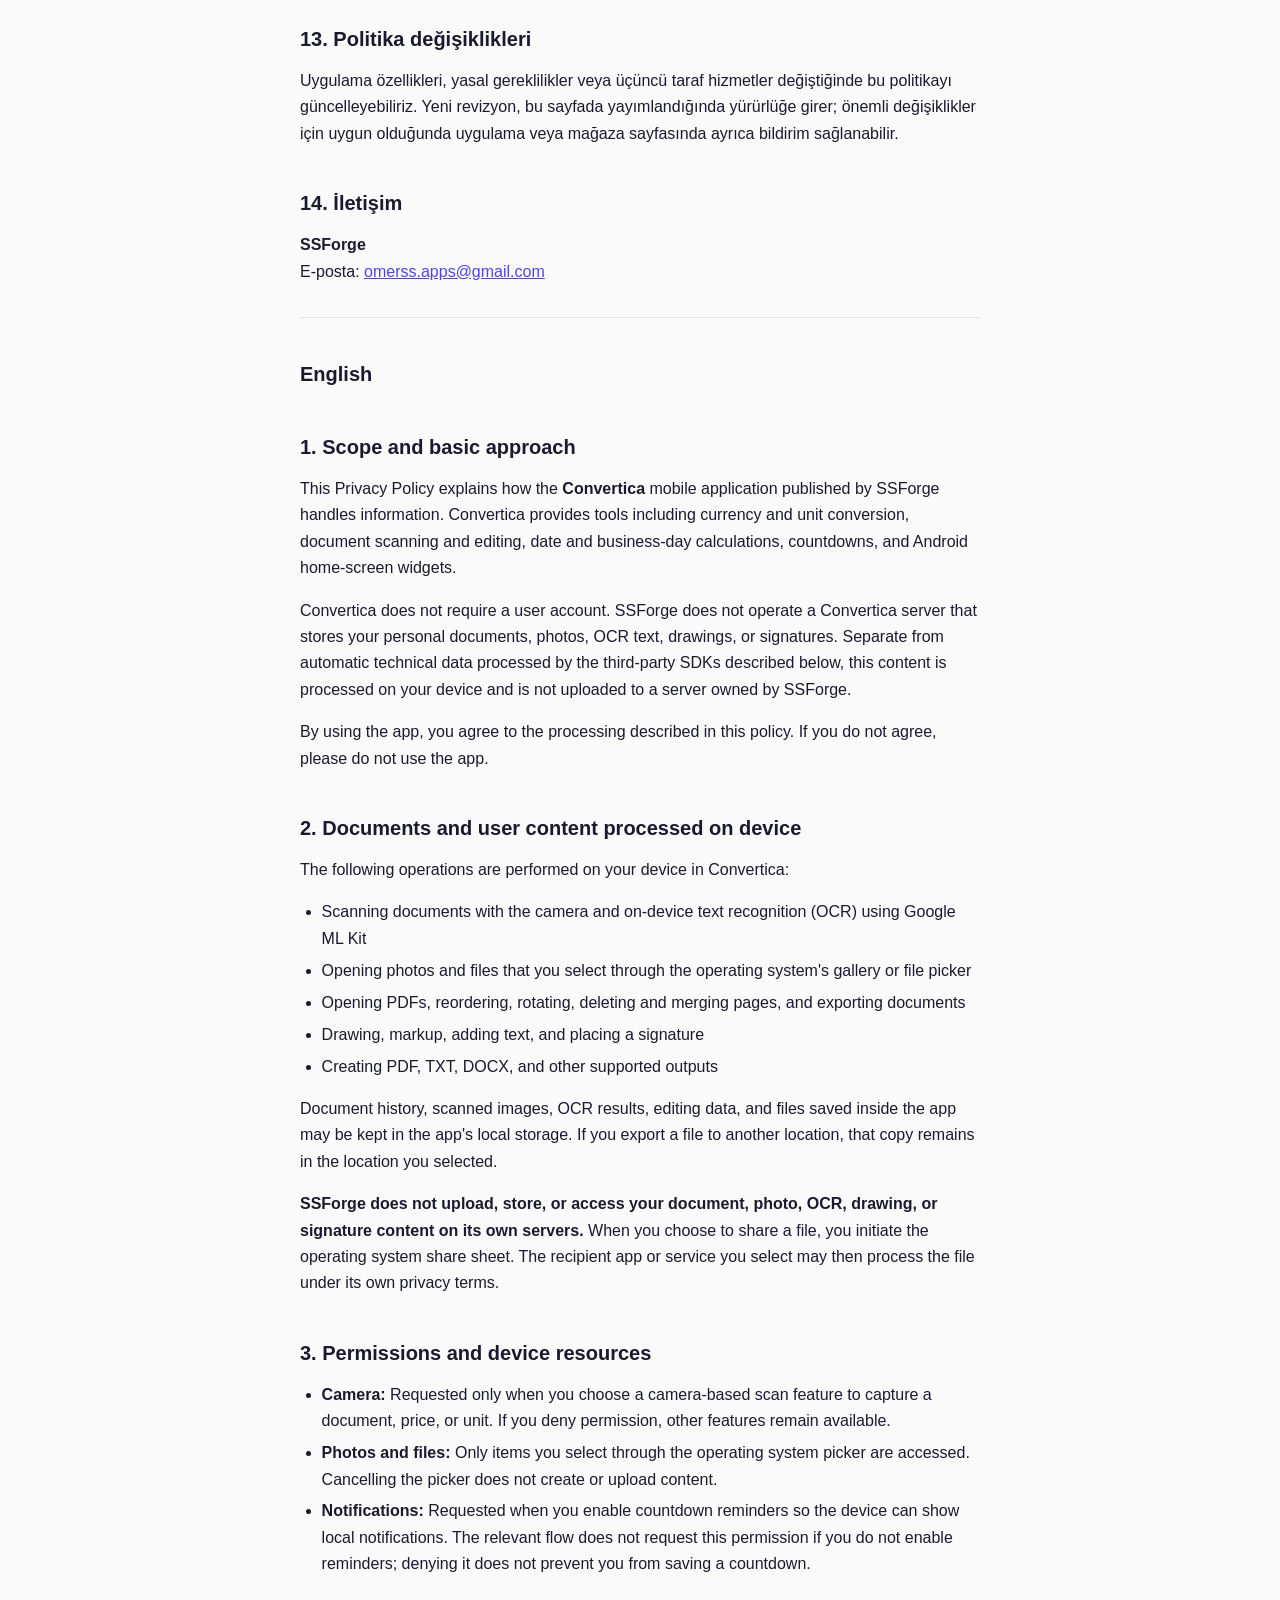
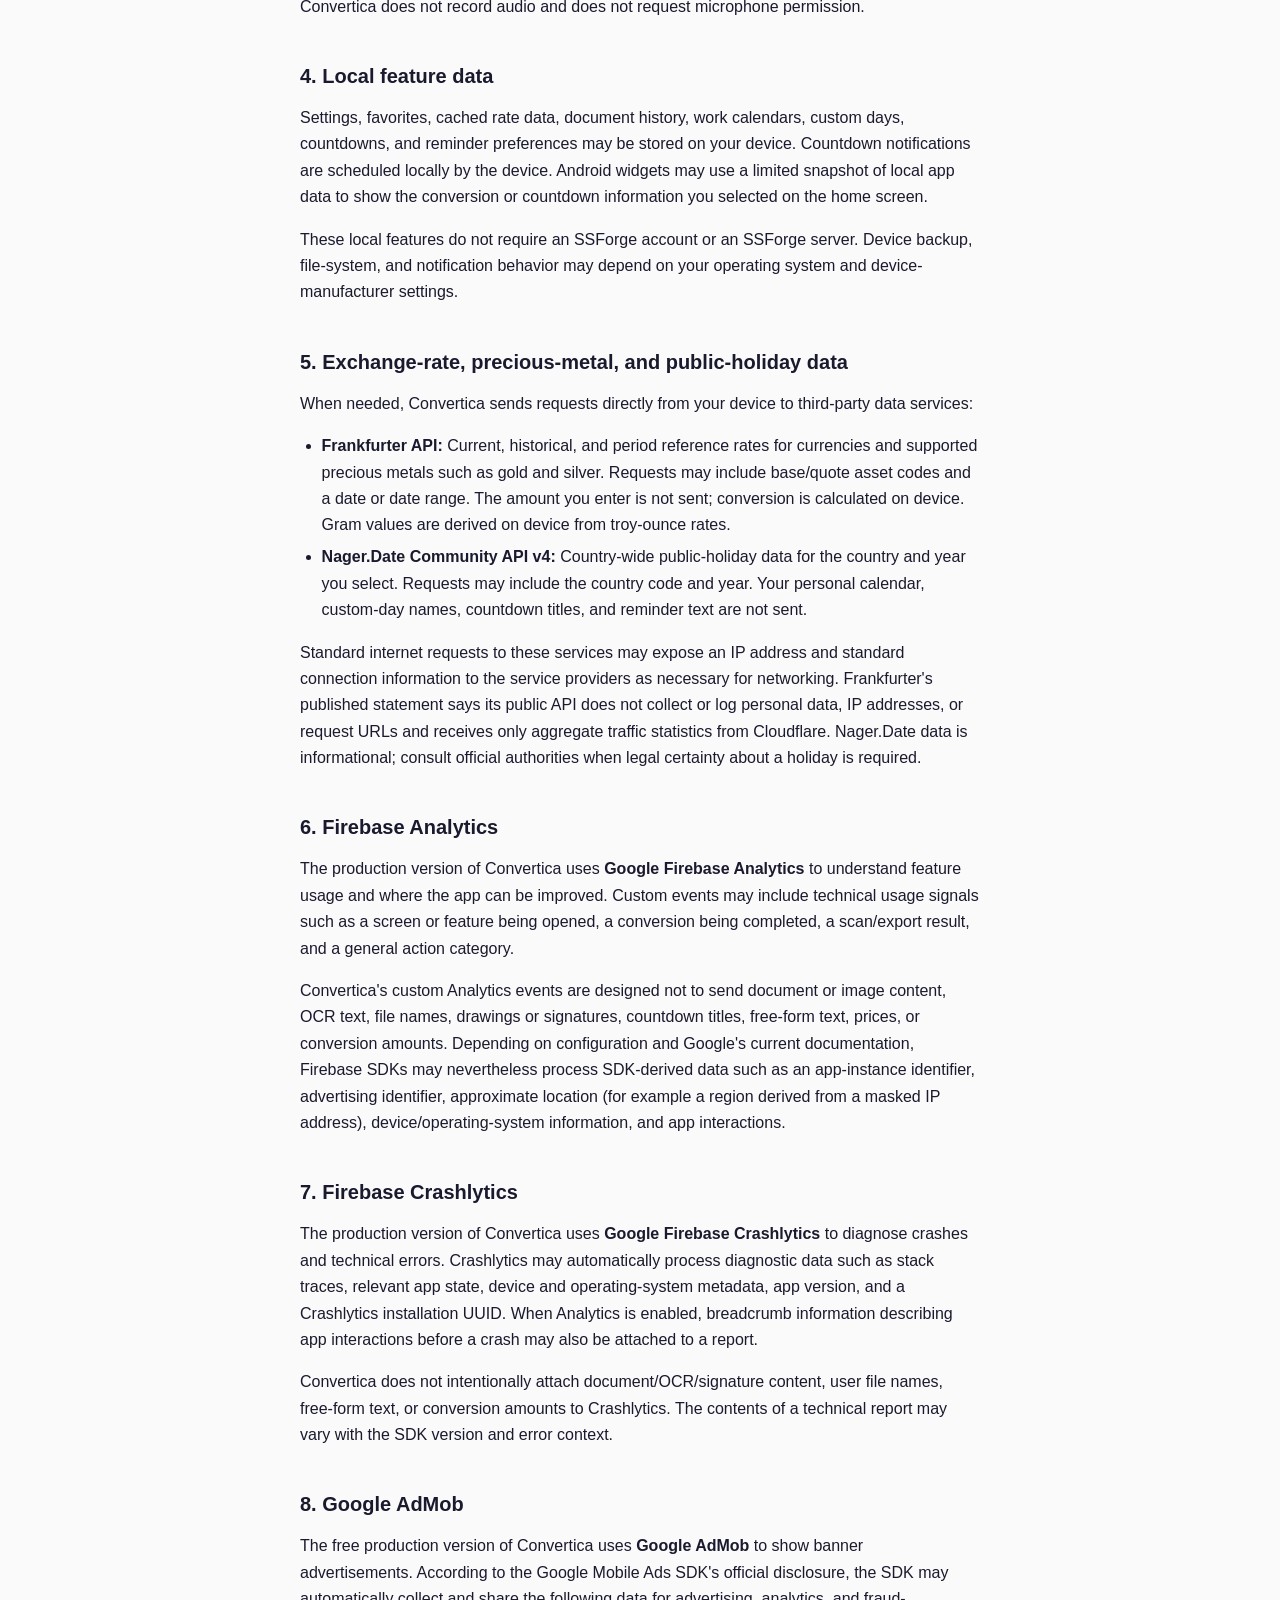
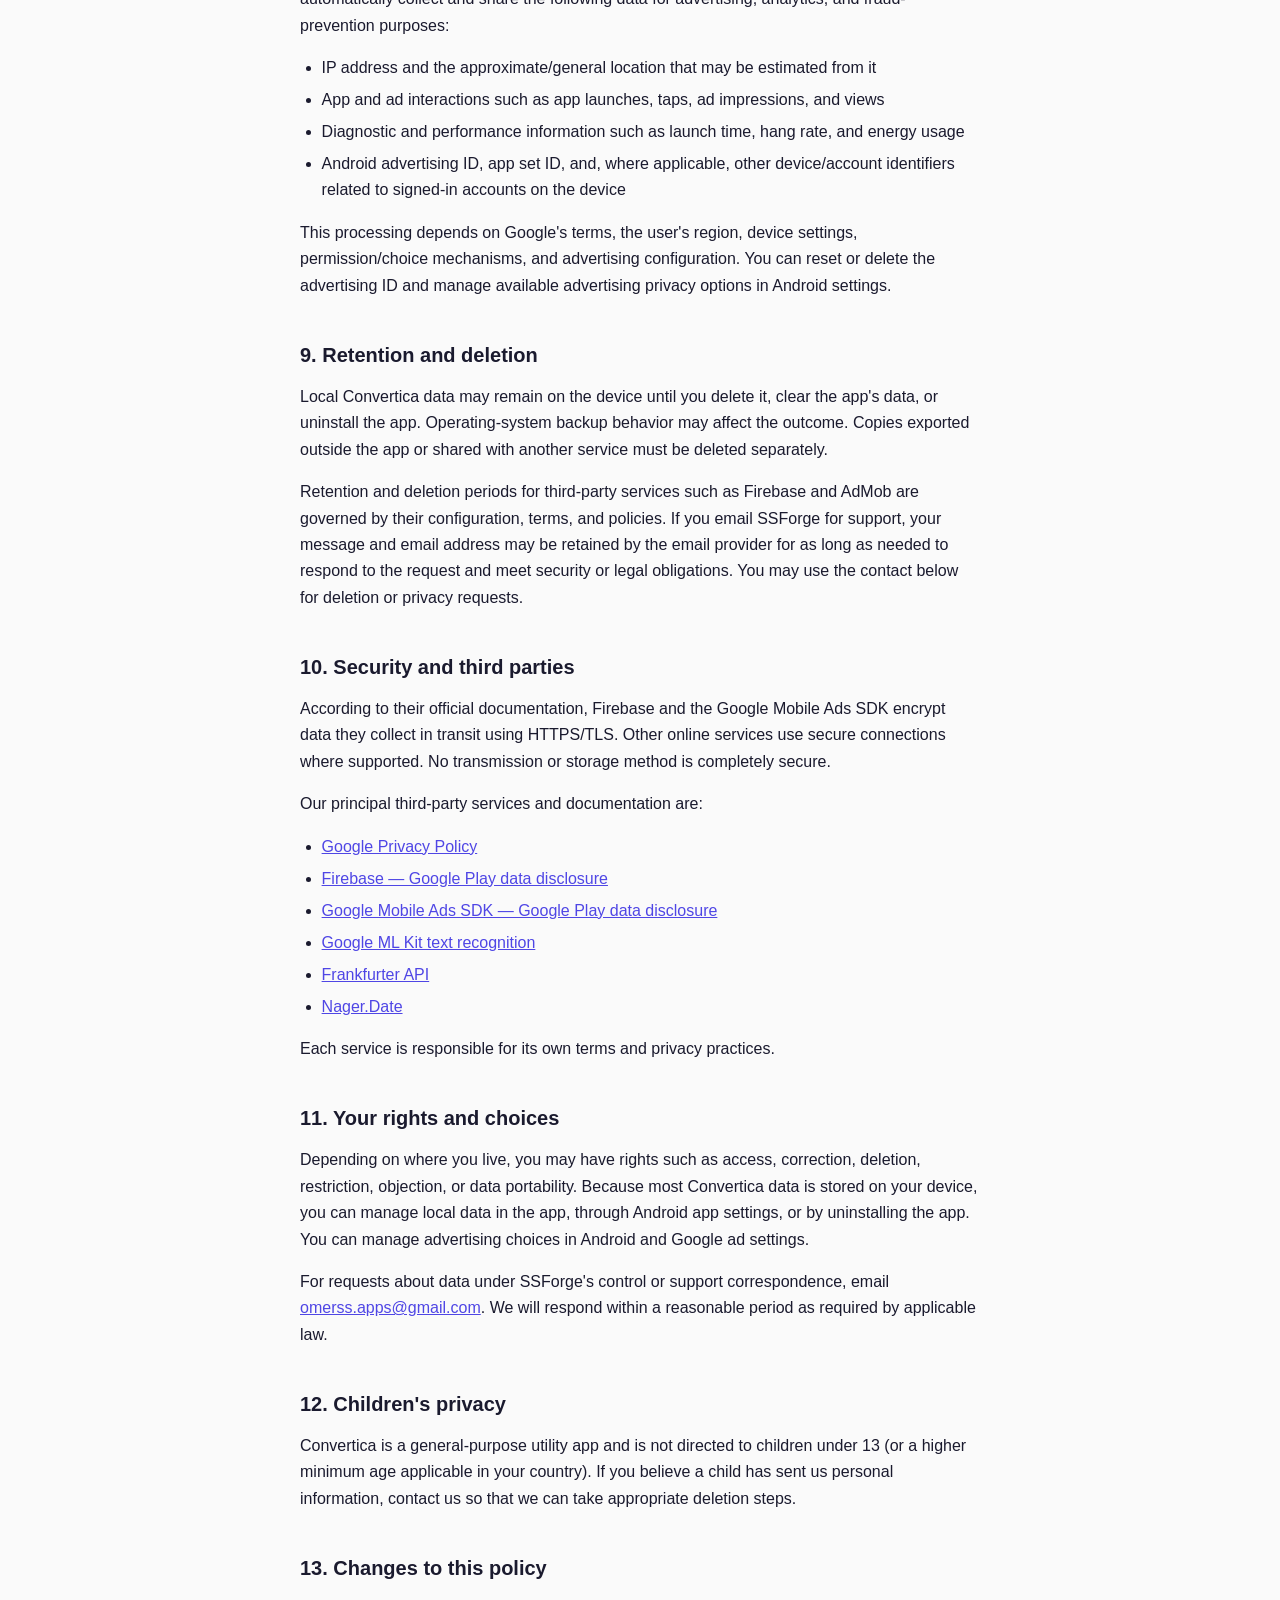
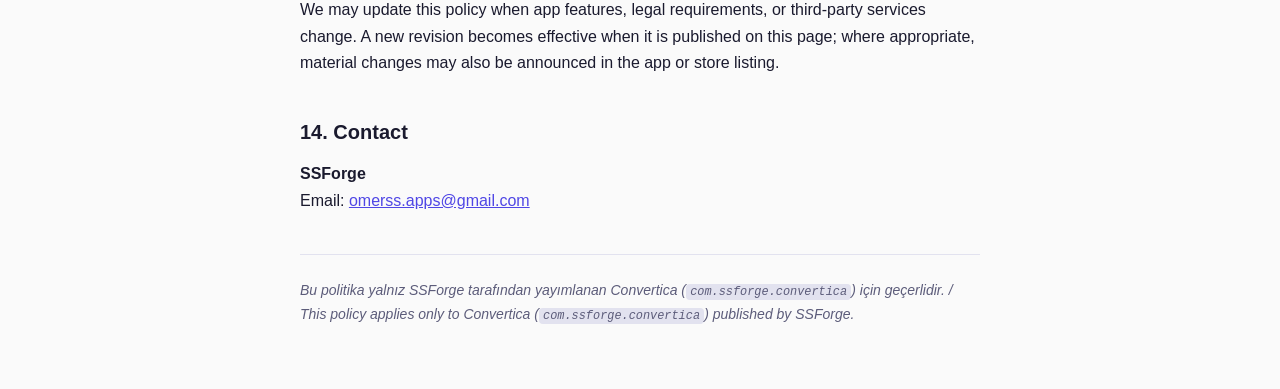
==== commit bfc8ee38: "docs: update Convertica privacy policy for 1.3.0" ====
--- a/docs/privacy-policy/index.html
+++ b/docs/privacy-policy/index.html
@@ -1,273 +1,245 @@
 <!DOCTYPE html>
-<html lang="en">
+<html lang="tr">
 <head>
   <meta charset="utf-8">
   <meta name="viewport" content="width=device-width, initial-scale=1">
-  <title>Privacy Policy — Convertica</title>
-  <meta name="description" content="Privacy Policy for Convertica by SSForge.">
+  <title>Convertica Gizlilik Politikası / Privacy Policy</title>
+  <meta name="description" content="Convertica gizlilik politikası ve privacy policy by SSForge.">
   <link rel="stylesheet" href="../assets/style.css">
+  <style>
+    .wrapper {
+      overflow-wrap: anywhere;
+    }
+    .language-nav {
+      display: flex;
+      flex-wrap: wrap;
+      align-items: center;
+      gap: 0.75rem;
+      margin: 1rem 0;
+    }
+    .language-nav a {
+      display: inline-block;
+      padding: 0.45rem 0.8rem;
+      border: 1px solid var(--border);
+      border-radius: 999px;
+      background: var(--card);
+      font-weight: 600;
+      text-decoration: none;
+    }
+    section[lang] {
+      scroll-margin-top: 1rem;
+    }
+    .meta code {
+      white-space: normal;
+      word-break: break-word;
+    }
+  </style>
 </head>
 <body>
   <div class="wrapper">
     <header>
-      <h1>Privacy Policy — Convertica</h1>
+      <h1>Convertica Gizlilik Politikası / Privacy Policy</h1>
+      <nav class="language-nav" aria-label="Dil / Language">
+        <a href="#turkce" lang="tr">Türkçe</a>
+        <span aria-hidden="true">·</span>
+        <a href="#english" lang="en">English</a>
+      </nav>
       <div class="meta">
-        <p><strong>Last updated:</strong> July 6, 2026</p>
-        <p><strong>App name:</strong> Convertica</p>
-        <p><strong>Developer:</strong> SSForge</p>
-        <p><strong>Contact:</strong> <a href="mailto:omerss.apps@gmail.com">omerss.apps@gmail.com</a></p>
+        <p><strong>Revizyon tarihi / Revision prepared:</strong> 9 Kasım 2026 / November 9, 2026</p>
+        <p><strong>Yürürlük / Effective date:</strong> Bu revizyon, deponun <code>main</code> dalından aşağıdaki mevcut politika URL'sinde yayımlandığında yürürlüğe girer. / This revision takes effect when it is published from the repository's <code>main</code> branch at the existing policy URL.</p>
+        <p><strong>Uygulama / App:</strong> Convertica (<code>com.ssforge.convertica</code>)</p>
+        <p><strong>Geliştirici / Developer:</strong> SSForge</p>
+        <p><strong>İletişim / Contact:</strong> <a href="mailto:omerss.apps@gmail.com">omerss.apps@gmail.com</a></p>
+        <p><strong>Politika URL'si / Policy URL:</strong> <a href="https://omersonmezsoy.github.io/ssforge-docs/privacy-policy/">https://omersonmezsoy.github.io/ssforge-docs/privacy-policy/</a></p>
       </div>
     </header>
 
     <main>
-      <h2>Introduction</h2>
-      <p>This Privacy Policy explains how SSForge (“we,” “us,” or “our”) handles information when you use <strong>Convertica</strong>, a mobile utility app for currency conversion, unit conversion, document scanning and export, date calculations, and camera-based scanning.</p>
-      <p>By using Convertica, you agree to the practices described in this policy. If you do not agree, please do not use the app.</p>
-      <p>This document is written to meet Google Play requirements and to give you a clear, transparent overview of our data practices. It may be adapted for other SSForge apps with app-specific details updated where noted.</p>
-
-      <h2>Information We Collect</h2>
-      <p>Convertica is designed to work primarily on your device. We do <strong>not</strong> require you to create an account, and we do <strong>not</strong> operate a backend service that stores your documents, photos, or scan content on SSForge servers.</p>
-      <p>Depending on how you use the app, the following types of information may be processed:</p>
-      <div class="table-wrap">
-        <table>
-          <thead>
-            <tr>
-              <th>Category</th>
-              <th>Examples</th>
-              <th>Where it is processed</th>
-            </tr>
-          </thead>
-          <tbody>
-            <tr>
-              <td><strong>Usage analytics</strong></td>
-              <td>Feature usage events (e.g., app opened, conversion completed, scan completed)</td>
-              <td>Google Firebase Analytics (see below)</td>
-            </tr>
-            <tr>
-              <td><strong>Diagnostic data</strong></td>
-              <td>Crash logs, stack traces, device and app version</td>
-              <td>Google Firebase Crashlytics (see below)</td>
-            </tr>
-            <tr>
-              <td><strong>Advertising data</strong></td>
-              <td>Ad impressions, ad identifiers</td>
-              <td>Google AdMob (see below)</td>
-            </tr>
-            <tr>
-              <td><strong>On-device content you create</strong></td>
-              <td>Scanned photos, cropped images, extracted text, exported files</td>
-              <td>Your device only</td>
-            </tr>
-            <tr>
-              <td><strong>Local preferences</strong></td>
-              <td>Language choice, onboarding completion, cached exchange rates</td>
-              <td>Your device only</td>
-            </tr>
-            <tr>
-              <td><strong>Network requests</strong></td>
-              <td>Anonymous requests to public exchange-rate APIs</td>
-              <td>Sent from your device to third-party services</td>
-            </tr>
-          </tbody>
-        </table>
-      </div>
-      <p>We do <strong>not</strong> knowingly collect names, email addresses, phone numbers, or payment information through Convertica unless you contact us directly by email.</p>
-      <p>Convertica uses <strong>Google Firebase</strong> for usage analytics and crash reporting. These services help us understand how features are used and improve stability. They do <strong>not</strong> receive your document content, OCR text, file names, free-form input, or conversion amounts (see the Firebase sections below).</p>
-
-      <h2>Camera Permission</h2>
-      <p>Convertica requests access to your device <strong>camera</strong> only when you choose a scan-related feature, such as:</p>
-      <ul>
-        <li>Scanning a price or unit label (Currency / Unit scan flows)</li>
-        <li>Scanning a document for OCR and export</li>
-      </ul>
-      <p><strong>Important points:</strong></p>
-      <ul>
-        <li>The camera is used <strong>only for scanning and capture</strong> related to these features.</li>
-        <li>Convertica does <strong>not</strong> record audio or access your microphone. The app does not request microphone permission.</li>
-        <li>Images captured for scanning are processed to fulfill the feature you requested (for example, text recognition or conversion). They are not uploaded to SSForge servers.</li>
-      </ul>
-      <p>You can deny camera permission; scan features will not work without it, but other app features remain available.</p>
-
-      <h2>Document Processing</h2>
-      <p>When you use the <strong>Document Converter</strong> feature:</p>
-      <ul>
-        <li>You capture or select an image on your device.</li>
-        <li>You may crop the image before processing.</li>
-        <li>Text recognition (OCR) runs <strong>on your device</strong> using Google ML Kit (on-device text recognition).</li>
-        <li>Extracted text and exported files (PDF, TXT, DOCX, etc.) are stored <strong>locally on your device</strong> unless you choose to share them through your device’s share sheet.</li>
-      </ul>
-      <p><strong>SSForge does not receive, store, or access your documents, photos, or extracted text on our own servers.</strong></p>
-      <p>You are responsible for exported files saved on your device and for any content you share with third parties.</p>
-
-      <h2>Firebase Analytics</h2>
-      <p>Convertica uses <strong>Firebase Analytics</strong> to understand how the app is used and to improve performance and features.</p>
-      <p><strong>Purpose:</strong></p>
-      <ul>
-        <li>Analyze app usage patterns</li>
-        <li>Understand which features are used</li>
-        <li>Improve app performance and user experience</li>
-      </ul>
-      <p><strong>Examples of event types we may collect</strong> (not the content of your actions):</p>
-      <ul>
-        <li>App opened</li>
-        <li>Currency conversion completed</li>
-        <li>Unit conversion completed</li>
-        <li>Document scan completed</li>
-        <li>Document export completed</li>
-        <li>Date calculation completed</li>
-        <li>General feature usage (e.g., screen opened)</li>
-      </ul>
-      <p><strong>What Firebase Analytics does not collect through Convertica:</strong></p>
-      <ul>
-        <li>OCR text from document scans</li>
-        <li>Document or image content</li>
-        <li>File names of exported documents</li>
-        <li>Free-form text you type in the app</li>
-        <li>Currency amounts, prices, or other values you convert</li>
-      </ul>
-      <p>Analytics events are limited to <strong>non-personal, aggregated usage signals</strong> (such as event names and general categories). We design our analytics to avoid sending sensitive or user-entered content.</p>
-      <p>For more information, see <a href="https://policies.google.com/privacy" rel="noopener noreferrer">Google’s Privacy Policy</a> and <a href="https://firebase.google.com/support/privacy" rel="noopener noreferrer">Firebase documentation</a>.</p>
-
-      <h2>Firebase Crashlytics</h2>
-      <p>Convertica uses <strong>Firebase Crashlytics</strong> to collect crash and error reports when the app fails unexpectedly.</p>
-      <p><strong>Purpose:</strong></p>
-      <ul>
-        <li>Collect crash reports</li>
-        <li>Diagnose errors and bugs</li>
-        <li>Improve app stability and reliability</li>
-      </ul>
-      <p><strong>Examples of information that may be included in crash reports:</strong></p>
-      <ul>
-        <li>Crash logs and stack traces</li>
-        <li>Android OS version</li>
-        <li>Device model (manufacturer and model name)</li>
-        <li>App version and build number</li>
-      </ul>
-      <p><strong>What Crashlytics does not include:</strong></p>
-      <ul>
-        <li>Document content or OCR results from your scans</li>
-        <li>Text you entered in converters or document fields</li>
-        <li>Photos, exports, or file names from your device</li>
-      </ul>
-      <p>Crash reports are used solely to fix technical issues. They are processed by Google under Firebase terms.</p>
-
-      <h2>Data Security</h2>
-      <p>We take reasonable steps to protect information processed through Convertica and the third-party services we use:</p>
-      <ul>
-        <li>Data transmitted to Firebase, AdMob, and other online services is sent over <strong>secure connections</strong> (such as HTTPS/TLS) where supported by those services.</li>
-        <li><strong>Firebase and Google</strong> apply their own industry-standard security practices, access controls, and infrastructure protections as described in their documentation.</li>
-        <li>Most of your scan content, documents, and conversion data remain <strong>on your device</strong> and are not uploaded to SSForge servers.</li>
-      </ul>
-      <p>No method of transmission or storage is 100% secure. If you have concerns about security, contact us at the address below.</p>
-
-      <h2>Advertising (Google AdMob)</h2>
-      <p>Convertica displays advertisements through <strong>Google AdMob</strong> to support the free version of the app.</p>
-      <p>During <strong>closed testing and development</strong>, the app may show <strong>Google test ads</strong> so that advertising can be verified without live campaigns.</p>
-      <p>After <strong>public release</strong>, Convertica may display <strong>live Google AdMob advertisements</strong> in supported regions, subject to Google’s policies and your device settings.</p>
-      <p>AdMob may collect and use information to show and measure ads, which may include:</p>
-      <ul>
-        <li>Advertising ID (e.g., Google Advertising ID on Android)</li>
-        <li>Device information (device type, OS version)</li>
-        <li>Ad interaction data (impressions, clicks)</li>
-        <li>Approximate location derived from IP address (as permitted by your device settings)</li>
-      </ul>
-      <p>You can limit ad personalization through your device settings (for example, “Opt out of Ads Personalization” on Android).</p>
-      <p>For more information, see Google’s advertising policies and privacy documentation:</p>
-      <ul>
-        <li><a href="https://policies.google.com/privacy" rel="noopener noreferrer">Google Privacy Policy</a></li>
-        <li><a href="https://policies.google.com/technologies/partner-sites" rel="noopener noreferrer">How Google uses information from sites or apps that use our services</a></li>
-      </ul>
-
-      <h2>Data Storage</h2>
-      <p>Most Convertica data stays <strong>on your device</strong>, including:</p>
-      <ul>
-        <li>Cached currency exchange rates</li>
-        <li>App settings and preferences</li>
-        <li>Document scan history and exported files you create</li>
-        <li>Onboarding and language preferences</li>
-      </ul>
-      <p>Data may be removed when you uninstall the app or clear app storage through your device settings, subject to how your operating system handles app data.</p>
-      <p>SSForge does <strong>not</strong> maintain a central cloud database of your personal scan content or conversion history.</p>
-
-      <h2>Third-Party Services</h2>
-      <p>Convertica relies on the following third-party services:</p>
-      <div class="table-wrap">
-        <table>
-          <thead>
-            <tr>
-              <th>Service</th>
-              <th>Purpose</th>
-            </tr>
-          </thead>
-          <tbody>
-            <tr>
-              <td><strong>Google Firebase Analytics</strong></td>
-              <td>Usage analytics and feature insights</td>
-            </tr>
-            <tr>
-              <td><strong>Google Firebase Crashlytics</strong></td>
-              <td>Crash and stability reporting</td>
-            </tr>
-            <tr>
-              <td><strong>Google AdMob</strong></td>
-              <td>Displaying banner advertisements</td>
-            </tr>
-            <tr>
-              <td><strong>Google ML Kit (on-device)</strong></td>
-              <td>Text recognition for scan features</td>
-            </tr>
-            <tr>
-              <td><strong>Frankfurter API</strong></td>
-              <td>Public exchange-rate data for the currency converter</td>
-            </tr>
-            <tr>
-              <td><strong>Google Play services</strong></td>
-              <td>App distribution and platform services (Android)</td>
-            </tr>
-          </tbody>
-        </table>
-      </div>
-      <p>Each third party processes data under its own privacy policy. We encourage you to review Google’s policies at <a href="https://policies.google.com/privacy" rel="noopener noreferrer">policies.google.com</a>.</p>
-      <p>We may add or update third-party services over time (for example, additional Firebase products such as Remote Config, or new analytics events). When we do, we will update this Privacy Policy and the <strong>“Last updated”</strong> date where appropriate.</p>
-      <p>Network requests for exchange rates do not include your personal identity; they request public rate data needed for the currency feature to function.</p>
-
-      <h2>User Rights</h2>
-      <p>Depending on your location, you may have rights regarding your personal data, including under the <strong>GDPR</strong> (European Economic Area, UK, and similar jurisdictions) and other applicable laws.</p>
-      <p>These rights may include:</p>
-      <ul>
-        <li><strong>Access</strong> — request information about data processed about you where applicable</li>
-        <li><strong>Rectification</strong> — request correction of inaccurate data we hold about you (primarily relevant to data you send us directly, such as support emails)</li>
-        <li><strong>Erasure</strong> — request deletion of personal data we control</li>
-        <li><strong>Restriction or objection</strong> — object to or restrict certain processing where applicable</li>
-        <li><strong>Data portability</strong> — receive data you provided in a portable format where applicable</li>
-        <li><strong>Withdraw consent</strong> — where processing is based on consent, withdraw it at any time</li>
-      </ul>
-      <p>Because most Convertica processing occurs on your device, you can also:</p>
-      <ul>
-        <li>Reset your advertising ID or limit ad tracking in device settings</li>
-        <li>Clear app data or uninstall the app to remove locally stored information</li>
-        <li>Manage Google ad settings related to AdMob where applicable</li>
-      </ul>
-      <p>To exercise your rights or ask questions, contact us at <strong><a href="mailto:omerss.apps@gmail.com">omerss.apps@gmail.com</a></strong>. We will respond within a reasonable time as required by applicable law.</p>
-      <p>If you are in the EEA/UK, you may also lodge a complaint with your local data protection authority.</p>
-
-      <h2>Children's Privacy</h2>
-      <p>Convertica is a general-purpose utility app and is <strong>not directed at children under 13</strong> (or the minimum age required in your country).</p>
-      <p>We do not knowingly collect personal information from children. If you believe a child has provided us with personal information, please contact us at <strong><a href="mailto:omerss.apps@gmail.com">omerss.apps@gmail.com</a></strong> and we will take steps to delete such information where we are able to do so.</p>
-
-      <h2>Changes to This Privacy Policy</h2>
-      <p>We may update this Privacy Policy from time to time to reflect changes in the app, legal requirements, third-party services (including Firebase or advertising), or our practices.</p>
-      <p>When we make material changes, we will update the <strong>“Last updated”</strong> date at the top of this document. For significant changes, we may also provide notice within the app or through the app store listing where appropriate.</p>
-      <p>Your continued use of Convertica after an update means you accept the revised policy.</p>
-
-      <h2>Contact</h2>
-      <p>If you have questions, concerns, or requests regarding this Privacy Policy or Convertica’s data practices, please contact:</p>
-      <p><strong>SSForge</strong><br>
-      Email: <a href="mailto:omerss.apps@gmail.com">omerss.apps@gmail.com</a></p>
+      <section id="turkce" lang="tr" aria-labelledby="turkce-title">
+        <h2 id="turkce-title">Türkçe</h2>
+
+        <h2>1. Kapsam ve temel yaklaşım</h2>
+        <p>Bu Gizlilik Politikası, SSForge tarafından yayımlanan <strong>Convertica</strong> mobil uygulamasının bilgileri nasıl işlediğini açıklar. Convertica; para birimi ve birim dönüştürme, belge tarama ve düzenleme, tarih ve iş günü hesaplama, geri sayım ve Android ana ekran widget'ları gibi araçlar sunar.</p>
+        <p>Convertica için kullanıcı hesabı oluşturmanız gerekmez. SSForge, kişisel belgelerinizi, fotoğraflarınızı, OCR metinlerinizi, çizimlerinizi veya imzalarınızı saklayan bir Convertica sunucusu işletmez. Bu içerikler, aşağıda açıklanan üçüncü taraf SDK'ların otomatik teknik verilerinden ayrı olarak, cihazınızda işlenir ve SSForge'a ait bir sunucuya yüklenmez.</p>
+        <p>Uygulamayı kullanmanız bu politikada açıklanan işlemleri kabul ettiğiniz anlamına gelir. Kabul etmiyorsanız uygulamayı kullanmayın.</p>
+
+        <h2>2. Cihazda işlenen belge ve kullanıcı içeriği</h2>
+        <p>Convertica'da aşağıdaki işlemler cihazınızda gerçekleştirilir:</p>
+        <ul>
+          <li>Kamera ile belge tarama ve Google ML Kit kullanılarak cihaz üzerinde metin tanıma (OCR)</li>
+          <li>İşletim sisteminin galeri veya dosya seçicisi aracılığıyla seçtiğiniz fotoğraf ve dosyaları açma</li>
+          <li>PDF açma, sayfaları yeniden sıralama, döndürme, silme, birleştirme ve dışa aktarma</li>
+          <li>Çizim, işaretleme, metin ekleme ve imza yerleştirme</li>
+          <li>PDF, TXT, DOCX ve desteklenen diğer çıktıları oluşturma</li>
+        </ul>
+        <p>Belge geçmişi, taranan görüntüler, OCR sonuçları, düzenleme verileri ve uygulama içinde kaydedilen dosyalar uygulamanın yerel depolamasında tutulabilir. Dışa aktarılan bir dosyayı seçtiğiniz başka bir konuma kaydederseniz o kopya seçilen konumda kalır.</p>
+        <p><strong>SSForge, belge, fotoğraf, OCR, çizim veya imza içeriğinizi kendi sunucularına yüklemez, saklamaz veya bunlara erişmez.</strong> Bir dosyayı paylaşmayı seçtiğinizde işletim sisteminin paylaşım menüsünü siz başlatırsınız. Bundan sonra seçtiğiniz alıcı uygulama veya hizmet kendi gizlilik koşullarına göre işlem yapabilir.</p>
+
+        <h2>3. İzinler ve cihaz kaynakları</h2>
+        <ul>
+          <li><strong>Kamera:</strong> Yalnız kamera kullanan tarama özelliklerini seçtiğinizde belge, fiyat veya birim yakalamak için istenir. İzni reddederseniz diğer özellikleri kullanmaya devam edebilirsiniz.</li>
+          <li><strong>Fotoğraflar ve dosyalar:</strong> İşletim sisteminin seçicisi üzerinden yalnız sizin seçtiğiniz öğelere erişilir. Seçiciyi iptal etmek içerik oluşturmaz veya yüklemez.</li>
+          <li><strong>Bildirimler:</strong> Geri sayım hatırlatmalarını etkinleştirdiğinizde yerel bildirim göstermek için istenir. Hatırlatma etkinleştirmezseniz bu izin ilgili akışta istenmez; izni reddetmek geri sayımı kaydetmenizi engellemez.</li>
+        </ul>
+        <p>Convertica ses kaydetmez ve mikrofon izni istemez.</p>
+
+        <h2>4. Yerel özellik verileri</h2>
+        <p>Ayarlar, favoriler, önbelleğe alınmış kur verileri, belge geçmişi, çalışma takvimleri, özel günler, geri sayımlar ve hatırlatma tercihleri cihazınızda saklanabilir. Geri sayım bildirimleri cihaz tarafından yerel olarak zamanlanır. Android widget'ları, seçtiğiniz dönüşüm veya geri sayım bilgilerini ana ekranda göstermek için uygulamanın yerel verilerinden sınırlı bir anlık görüntü kullanabilir.</p>
+        <p>Bu yerel özellikler için SSForge hesabı veya SSForge sunucusu gerekmez. Cihazın yedekleme, dosya sistemi ve bildirim davranışları işletim sistemi ve cihaz üreticisi ayarlarına bağlı olabilir.</p>
+
+        <h2>5. Kur, kıymetli maden ve resmî tatil verileri</h2>
+        <p>Convertica, gerekli olduğunda üçüncü taraf veri hizmetlerine doğrudan cihazınızdan istek gönderir:</p>
+        <ul>
+          <li><strong>Frankfurter API:</strong> Para birimleri ile altın ve gümüş gibi desteklenen kıymetli madenler için güncel, tarihsel ve dönemsel referans oranları. İstekler temel/hedef varlık kodlarını ve tarih veya tarih aralığını içerebilir. Yazdığınız dönüşüm tutarı gönderilmez; hesaplama cihazda yapılır. Gram değerleri troy ons oranlarından cihazda türetilir.</li>
+          <li><strong>Nager.Date Community API v4:</strong> Seçtiğiniz ülke ve yıl için ülke genelindeki resmî tatil verileri. İstekler ülke kodunu ve yılı içerebilir. Kişisel takviminiz, özel gün adlarınız, geri sayım başlıklarınız ve hatırlatma metinleriniz gönderilmez.</li>
+        </ul>
+        <p>Bu hizmetlere yapılan standart internet istekleri, ağın çalışması için IP adresi ve standart bağlantı bilgilerini hizmet sağlayıcılarına gösterebilir. Frankfurter'ın yayımlanmış açıklamasına göre genel API kişisel veri, IP adresi veya istek URL'si kaydetmez ve Cloudflare'dan yalnız toplu trafik istatistikleri alır. Nager.Date verileri bilgilendirme amaçlıdır; tatillerin hukuki kesinliği için resmî makamları kontrol etmelisiniz.</p>
+
+        <h2>6. Firebase Analytics</h2>
+        <p>Convertica'nın production sürümü, özelliklerin kullanımını ve uygulamanın iyileştirilebileceği alanları anlamak için <strong>Google Firebase Analytics</strong> kullanır. Özel olaylar; ekran veya özellik açılması, bir dönüşümün tamamlanması, tarama/dışa aktarma sonucu ve genel işlem kategorisi gibi teknik kullanım sinyallerini içerebilir.</p>
+        <p>Convertica'nın özel Analytics olayları; belge veya görüntü içeriğini, OCR metnini, dosya adını, çizim veya imzayı, geri sayım başlığını, serbest metni, fiyatı ya da dönüşüm tutarını göndermeyecek şekilde tasarlanmıştır. Bununla birlikte Firebase SDK'ları, yapılandırmaya ve Google'ın güncel belgelerine bağlı olarak uygulama instance kimliği, reklam kimliği, yaklaşık konum (örneğin maskelenmiş IP'den türetilen bölge), cihaz/işletim sistemi bilgisi ve uygulama etkileşimleri gibi SDK kaynaklı verileri işleyebilir.</p>
+
+        <h2>7. Firebase Crashlytics</h2>
+        <p>Convertica'nın production sürümü, çökmeleri ve teknik hataları tanılamak için <strong>Google Firebase Crashlytics</strong> kullanır. Crashlytics otomatik olarak stack trace, ilgili uygulama durumu, cihaz ve işletim sistemi üst verileri, uygulama sürümü ve Crashlytics kurulum UUID'si gibi tanılama verilerini işleyebilir. Analytics etkin olduğunda, çökmeden önceki uygulama etkileşimlerini açıklayan breadcrumb bilgileri de rapora eklenebilir.</p>
+        <p>Convertica, Crashlytics'e belge/OCR/imza içeriğini, kullanıcı dosya adını, serbest metni veya dönüşüm tutarını kasıtlı olarak eklemez. Teknik raporların içeriği kullanılan SDK sürümüne ve hata bağlamına göre değişebilir.</p>
+
+        <h2>8. Google AdMob</h2>
+        <p>Convertica'nın ücretsiz production sürümü banner reklamları göstermek için <strong>Google AdMob</strong> kullanır. Google Mobile Ads SDK'nın resmî açıklamasına göre SDK; reklam, analiz ve sahtekârlığı önleme amaçlarıyla aşağıdaki verileri otomatik olarak toplayabilir ve paylaşabilir:</p>
+        <ul>
+          <li>IP adresi ve bundan tahmin edilebilen yaklaşık/genel konum</li>
+          <li>Uygulama açılışı, dokunmalar, reklam gösterimleri ve görüntülemeler gibi uygulama ve reklam etkileşimleri</li>
+          <li>Başlangıç süresi, takılma oranı, enerji kullanımı gibi tanılama ve performans bilgileri</li>
+          <li>Android reklam kimliği, app set ID ve uygun olduğunda cihazdaki oturum açmış hesaplarla ilişkili diğer cihaz/hesap tanımlayıcıları</li>
+        </ul>
+        <p>Bu işlemler Google'ın şartları, kullanıcının bölgesi, cihaz ayarları, izin/tercih seçenekleri ve reklam yapılandırmasına bağlıdır. Android ayarlarından reklam kimliğinizi sıfırlayabilir veya silebilir ve mevcut reklam gizliliği seçeneklerini yönetebilirsiniz.</p>
+
+        <h2>9. Saklama ve silme</h2>
+        <p>Yerel Convertica verileri, siz silene, uygulama verilerini temizleyene veya uygulamayı kaldırana kadar cihazda kalabilir. İşletim sisteminin yedekleme davranışı bu işlemlerin sonucunu etkileyebilir. Uygulama dışına aktardığınız veya başka bir hizmetle paylaştığınız kopyalar ayrıca silinmelidir.</p>
+        <p>Firebase ve AdMob gibi üçüncü taraf hizmetlerin saklama ve silme süreleri kendi yapılandırmalarına, şartlarına ve politikalarına tabidir. SSForge'a destek e-postası gönderirseniz mesajınız ve e-posta adresiniz talebi yanıtlamak, güvenlik veya yasal yükümlülükleri yerine getirmek için gerekli olduğu sürece e-posta sağlayıcısında tutulabilir. Silme veya gizlilik talebi için aşağıdaki adresten iletişime geçebilirsiniz.</p>
+
+        <h2>10. Güvenlik ve üçüncü taraflar</h2>
+        <p>Firebase ve Google Mobile Ads SDK'ları, resmî belgelerine göre topladıkları verileri aktarım sırasında HTTPS/TLS ile şifreler. Diğer çevrimiçi hizmetler de destekledikleri güvenli bağlantıları kullanır. Hiçbir aktarım veya depolama yöntemi yüzde yüz güvenli değildir.</p>
+        <p>Kullandığımız başlıca üçüncü taraflar ve belgeleri:</p>
+        <ul>
+          <li><a href="https://policies.google.com/privacy" rel="noopener noreferrer">Google Gizlilik Politikası</a></li>
+          <li><a href="https://firebase.google.com/docs/android/play-data-disclosure" rel="noopener noreferrer">Firebase — Google Play veri açıklaması</a></li>
+          <li><a href="https://developers.google.com/admob/android/privacy/play-data-disclosure" rel="noopener noreferrer">Google Mobile Ads SDK — Google Play veri açıklaması</a></li>
+          <li><a href="https://developers.google.com/ml-kit/vision/text-recognition/v2/android" rel="noopener noreferrer">Google ML Kit metin tanıma</a></li>
+          <li><a href="https://frankfurter.dev/" rel="noopener noreferrer">Frankfurter API</a></li>
+          <li><a href="https://github.com/nager/Nager.Date" rel="noopener noreferrer">Nager.Date</a></li>
+        </ul>
+        <p>Her hizmet kendi şart ve gizlilik uygulamalarından sorumludur.</p>
+
+        <h2>11. Haklarınız ve tercihleriniz</h2>
+        <p>Bulunduğunuz yere göre erişim, düzeltme, silme, kısıtlama, itiraz veya veri taşınabilirliği gibi haklara sahip olabilirsiniz. Convertica verilerinin büyük bölümü cihazınızda olduğundan yerel verileri uygulama içinden, Android uygulama ayarlarından veya uygulamayı kaldırarak yönetebilirsiniz. Reklam tercihlerini Android ve Google reklam ayarlarından yönetebilirsiniz.</p>
+        <p>SSForge'ın kontrolündeki veriler veya destek yazışmaları hakkında talepte bulunmak için <a href="mailto:omerss.apps@gmail.com">omerss.apps@gmail.com</a> adresine yazın. Uygulanabilir mevzuat uyarınca makul süre içinde yanıt veririz.</p>
+
+        <h2>12. Çocukların gizliliği</h2>
+        <p>Convertica genel amaçlı bir yardımcı uygulamadır ve 13 yaşın altındaki çocuklara (veya ülkenizde geçerli daha yüksek asgari yaşa) yönelik değildir. Bir çocuğun bize kişisel bilgi gönderdiğini düşünüyorsanız silebilmemiz için bizimle iletişime geçin.</p>
+
+        <h2>13. Politika değişiklikleri</h2>
+        <p>Uygulama özellikleri, yasal gereklilikler veya üçüncü taraf hizmetler değiştiğinde bu politikayı güncelleyebiliriz. Yeni revizyon, bu sayfada yayımlandığında yürürlüğe girer; önemli değişiklikler için uygun olduğunda uygulama veya mağaza sayfasında ayrıca bildirim sağlanabilir.</p>
+
+        <h2>14. İletişim</h2>
+        <p><strong>SSForge</strong><br>
+        E-posta: <a href="mailto:omerss.apps@gmail.com">omerss.apps@gmail.com</a></p>
+      </section>
+
+      <hr>
+
+      <section id="english" lang="en" aria-labelledby="english-title">
+        <h2 id="english-title">English</h2>
+
+        <h2>1. Scope and basic approach</h2>
+        <p>This Privacy Policy explains how the <strong>Convertica</strong> mobile application published by SSForge handles information. Convertica provides tools including currency and unit conversion, document scanning and editing, date and business-day calculations, countdowns, and Android home-screen widgets.</p>
+        <p>Convertica does not require a user account. SSForge does not operate a Convertica server that stores your personal documents, photos, OCR text, drawings, or signatures. Separate from automatic technical data processed by the third-party SDKs described below, this content is processed on your device and is not uploaded to a server owned by SSForge.</p>
+        <p>By using the app, you agree to the processing described in this policy. If you do not agree, please do not use the app.</p>
+
+        <h2>2. Documents and user content processed on device</h2>
+        <p>The following operations are performed on your device in Convertica:</p>
+        <ul>
+          <li>Scanning documents with the camera and on-device text recognition (OCR) using Google ML Kit</li>
+          <li>Opening photos and files that you select through the operating system's gallery or file picker</li>
+          <li>Opening PDFs, reordering, rotating, deleting and merging pages, and exporting documents</li>
+          <li>Drawing, markup, adding text, and placing a signature</li>
+          <li>Creating PDF, TXT, DOCX, and other supported outputs</li>
+        </ul>
+        <p>Document history, scanned images, OCR results, editing data, and files saved inside the app may be kept in the app's local storage. If you export a file to another location, that copy remains in the location you selected.</p>
+        <p><strong>SSForge does not upload, store, or access your document, photo, OCR, drawing, or signature content on its own servers.</strong> When you choose to share a file, you initiate the operating system share sheet. The recipient app or service you select may then process the file under its own privacy terms.</p>
+
+        <h2>3. Permissions and device resources</h2>
+        <ul>
+          <li><strong>Camera:</strong> Requested only when you choose a camera-based scan feature to capture a document, price, or unit. If you deny permission, other features remain available.</li>
+          <li><strong>Photos and files:</strong> Only items you select through the operating system picker are accessed. Cancelling the picker does not create or upload content.</li>
+          <li><strong>Notifications:</strong> Requested when you enable countdown reminders so the device can show local notifications. The relevant flow does not request this permission if you do not enable reminders; denying it does not prevent you from saving a countdown.</li>
+        </ul>
+        <p>Convertica does not record audio and does not request microphone permission.</p>
+
+        <h2>4. Local feature data</h2>
+        <p>Settings, favorites, cached rate data, document history, work calendars, custom days, countdowns, and reminder preferences may be stored on your device. Countdown notifications are scheduled locally by the device. Android widgets may use a limited snapshot of local app data to show the conversion or countdown information you selected on the home screen.</p>
+        <p>These local features do not require an SSForge account or an SSForge server. Device backup, file-system, and notification behavior may depend on your operating system and device-manufacturer settings.</p>
+
+        <h2>5. Exchange-rate, precious-metal, and public-holiday data</h2>
+        <p>When needed, Convertica sends requests directly from your device to third-party data services:</p>
+        <ul>
+          <li><strong>Frankfurter API:</strong> Current, historical, and period reference rates for currencies and supported precious metals such as gold and silver. Requests may include base/quote asset codes and a date or date range. The amount you enter is not sent; conversion is calculated on device. Gram values are derived on device from troy-ounce rates.</li>
+          <li><strong>Nager.Date Community API v4:</strong> Country-wide public-holiday data for the country and year you select. Requests may include the country code and year. Your personal calendar, custom-day names, countdown titles, and reminder text are not sent.</li>
+        </ul>
+        <p>Standard internet requests to these services may expose an IP address and standard connection information to the service providers as necessary for networking. Frankfurter's published statement says its public API does not collect or log personal data, IP addresses, or request URLs and receives only aggregate traffic statistics from Cloudflare. Nager.Date data is informational; consult official authorities when legal certainty about a holiday is required.</p>
+
+        <h2>6. Firebase Analytics</h2>
+        <p>The production version of Convertica uses <strong>Google Firebase Analytics</strong> to understand feature usage and where the app can be improved. Custom events may include technical usage signals such as a screen or feature being opened, a conversion being completed, a scan/export result, and a general action category.</p>
+        <p>Convertica's custom Analytics events are designed not to send document or image content, OCR text, file names, drawings or signatures, countdown titles, free-form text, prices, or conversion amounts. Depending on configuration and Google's current documentation, Firebase SDKs may nevertheless process SDK-derived data such as an app-instance identifier, advertising identifier, approximate location (for example a region derived from a masked IP address), device/operating-system information, and app interactions.</p>
+
+        <h2>7. Firebase Crashlytics</h2>
+        <p>The production version of Convertica uses <strong>Google Firebase Crashlytics</strong> to diagnose crashes and technical errors. Crashlytics may automatically process diagnostic data such as stack traces, relevant app state, device and operating-system metadata, app version, and a Crashlytics installation UUID. When Analytics is enabled, breadcrumb information describing app interactions before a crash may also be attached to a report.</p>
+        <p>Convertica does not intentionally attach document/OCR/signature content, user file names, free-form text, or conversion amounts to Crashlytics. The contents of a technical report may vary with the SDK version and error context.</p>
+
+        <h2>8. Google AdMob</h2>
+        <p>The free production version of Convertica uses <strong>Google AdMob</strong> to show banner advertisements. According to the Google Mobile Ads SDK's official disclosure, the SDK may automatically collect and share the following data for advertising, analytics, and fraud-prevention purposes:</p>
+        <ul>
+          <li>IP address and the approximate/general location that may be estimated from it</li>
+          <li>App and ad interactions such as app launches, taps, ad impressions, and views</li>
+          <li>Diagnostic and performance information such as launch time, hang rate, and energy usage</li>
+          <li>Android advertising ID, app set ID, and, where applicable, other device/account identifiers related to signed-in accounts on the device</li>
+        </ul>
+        <p>This processing depends on Google's terms, the user's region, device settings, permission/choice mechanisms, and advertising configuration. You can reset or delete the advertising ID and manage available advertising privacy options in Android settings.</p>
+
+        <h2>9. Retention and deletion</h2>
+        <p>Local Convertica data may remain on the device until you delete it, clear the app's data, or uninstall the app. Operating-system backup behavior may affect the outcome. Copies exported outside the app or shared with another service must be deleted separately.</p>
+        <p>Retention and deletion periods for third-party services such as Firebase and AdMob are governed by their configuration, terms, and policies. If you email SSForge for support, your message and email address may be retained by the email provider for as long as needed to respond to the request and meet security or legal obligations. You may use the contact below for deletion or privacy requests.</p>
+
+        <h2>10. Security and third parties</h2>
+        <p>According to their official documentation, Firebase and the Google Mobile Ads SDK encrypt data they collect in transit using HTTPS/TLS. Other online services use secure connections where supported. No transmission or storage method is completely secure.</p>
+        <p>Our principal third-party services and documentation are:</p>
+        <ul>
+          <li><a href="https://policies.google.com/privacy" rel="noopener noreferrer">Google Privacy Policy</a></li>
+          <li><a href="https://firebase.google.com/docs/android/play-data-disclosure" rel="noopener noreferrer">Firebase — Google Play data disclosure</a></li>
+          <li><a href="https://developers.google.com/admob/android/privacy/play-data-disclosure" rel="noopener noreferrer">Google Mobile Ads SDK — Google Play data disclosure</a></li>
+          <li><a href="https://developers.google.com/ml-kit/vision/text-recognition/v2/android" rel="noopener noreferrer">Google ML Kit text recognition</a></li>
+          <li><a href="https://frankfurter.dev/" rel="noopener noreferrer">Frankfurter API</a></li>
+          <li><a href="https://github.com/nager/Nager.Date" rel="noopener noreferrer">Nager.Date</a></li>
+        </ul>
+        <p>Each service is responsible for its own terms and privacy practices.</p>
+
+        <h2>11. Your rights and choices</h2>
+        <p>Depending on where you live, you may have rights such as access, correction, deletion, restriction, objection, or data portability. Because most Convertica data is stored on your device, you can manage local data in the app, through Android app settings, or by uninstalling the app. You can manage advertising choices in Android and Google ad settings.</p>
+        <p>For requests about data under SSForge's control or support correspondence, email <a href="mailto:omerss.apps@gmail.com">omerss.apps@gmail.com</a>. We will respond within a reasonable period as required by applicable law.</p>
+
+        <h2>12. Children's privacy</h2>
+        <p>Convertica is a general-purpose utility app and is not directed to children under 13 (or a higher minimum age applicable in your country). If you believe a child has sent us personal information, contact us so that we can take appropriate deletion steps.</p>
+
+        <h2>13. Changes to this policy</h2>
+        <p>We may update this policy when app features, legal requirements, or third-party services change. A new revision becomes effective when it is published on this page; where appropriate, material changes may also be announced in the app or store listing.</p>
+
+        <h2>14. Contact</h2>
+        <p><strong>SSForge</strong><br>
+        Email: <a href="mailto:omerss.apps@gmail.com">omerss.apps@gmail.com</a></p>
+      </section>
     </main>
 
     <footer>
-      <p><em>This policy applies to Convertica (package name: <code>com.ssforge.convertica</code>) published by SSForge.</em></p>
+      <p><em>Bu politika yalnız SSForge tarafından yayımlanan Convertica (<code>com.ssforge.convertica</code>) için geçerlidir. / This policy applies only to Convertica (<code>com.ssforge.convertica</code>) published by SSForge.</em></p>
     </footer>
   </div>
 </body>
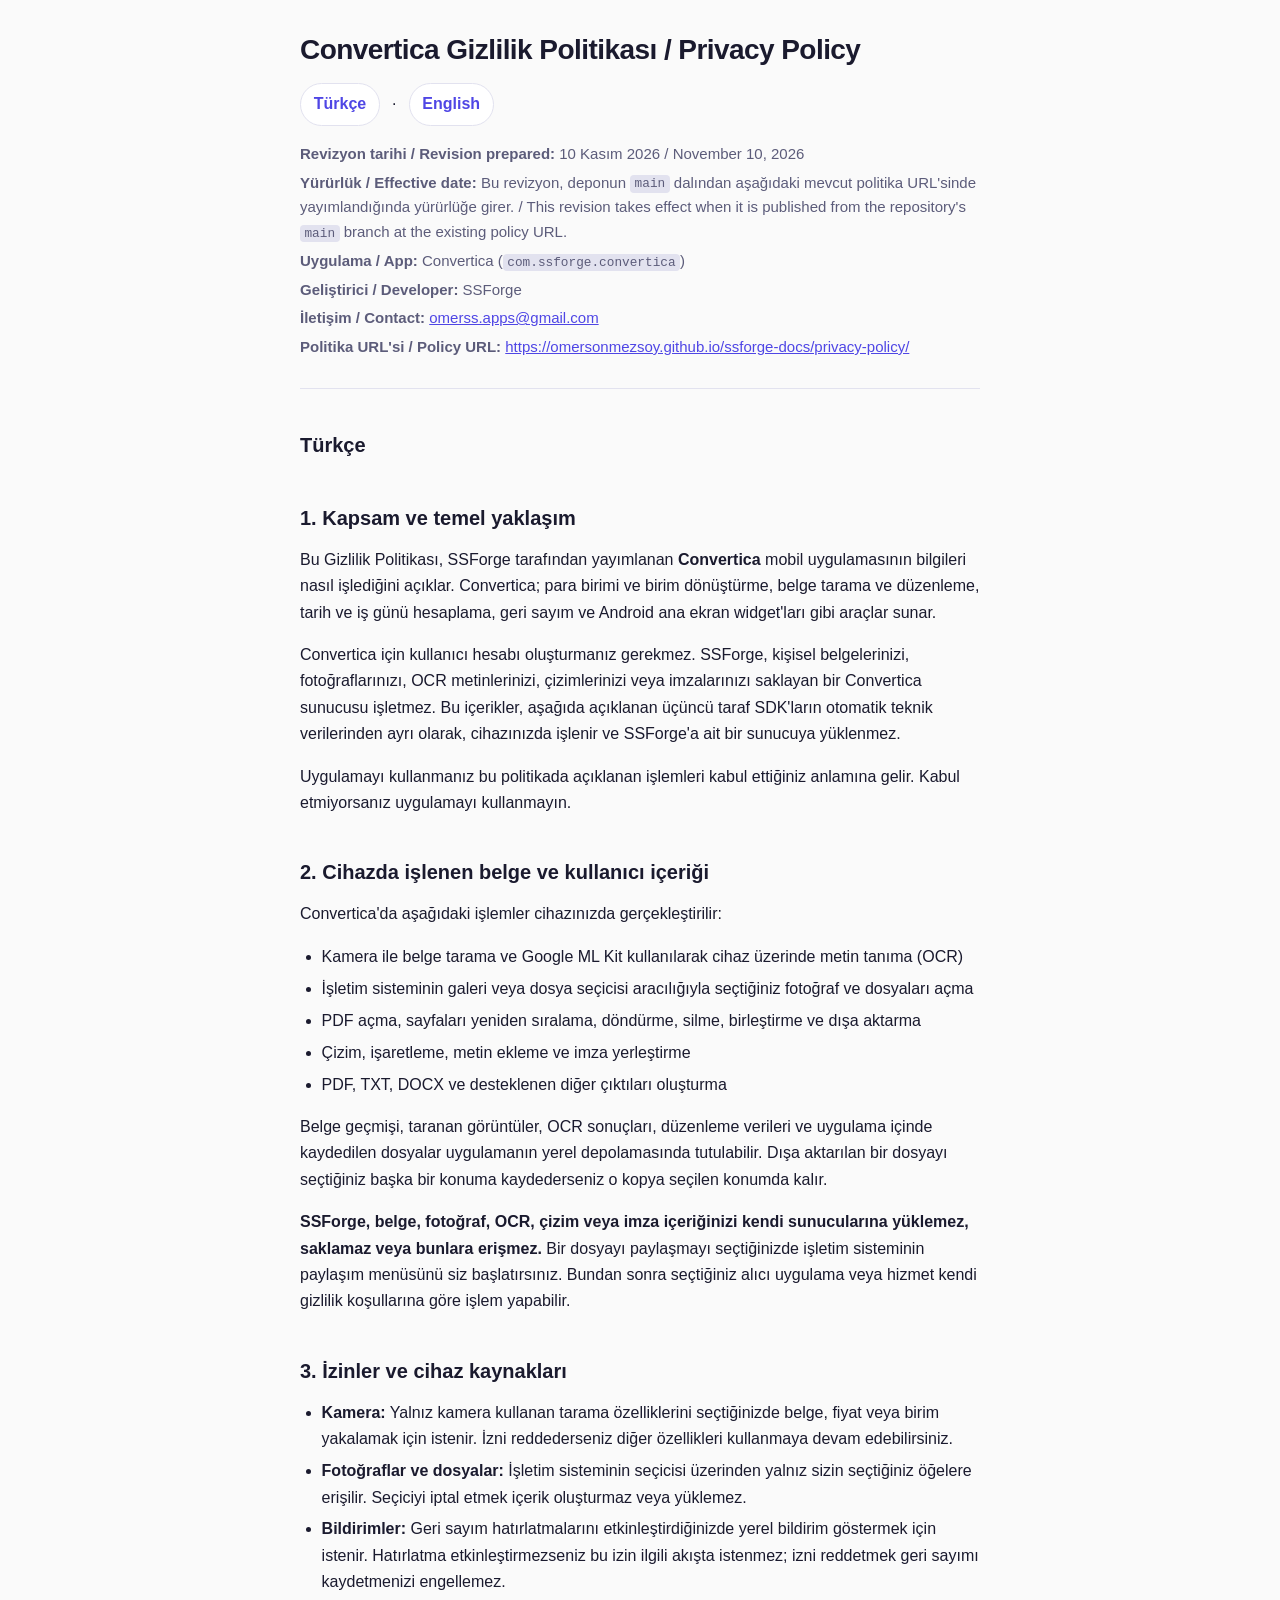
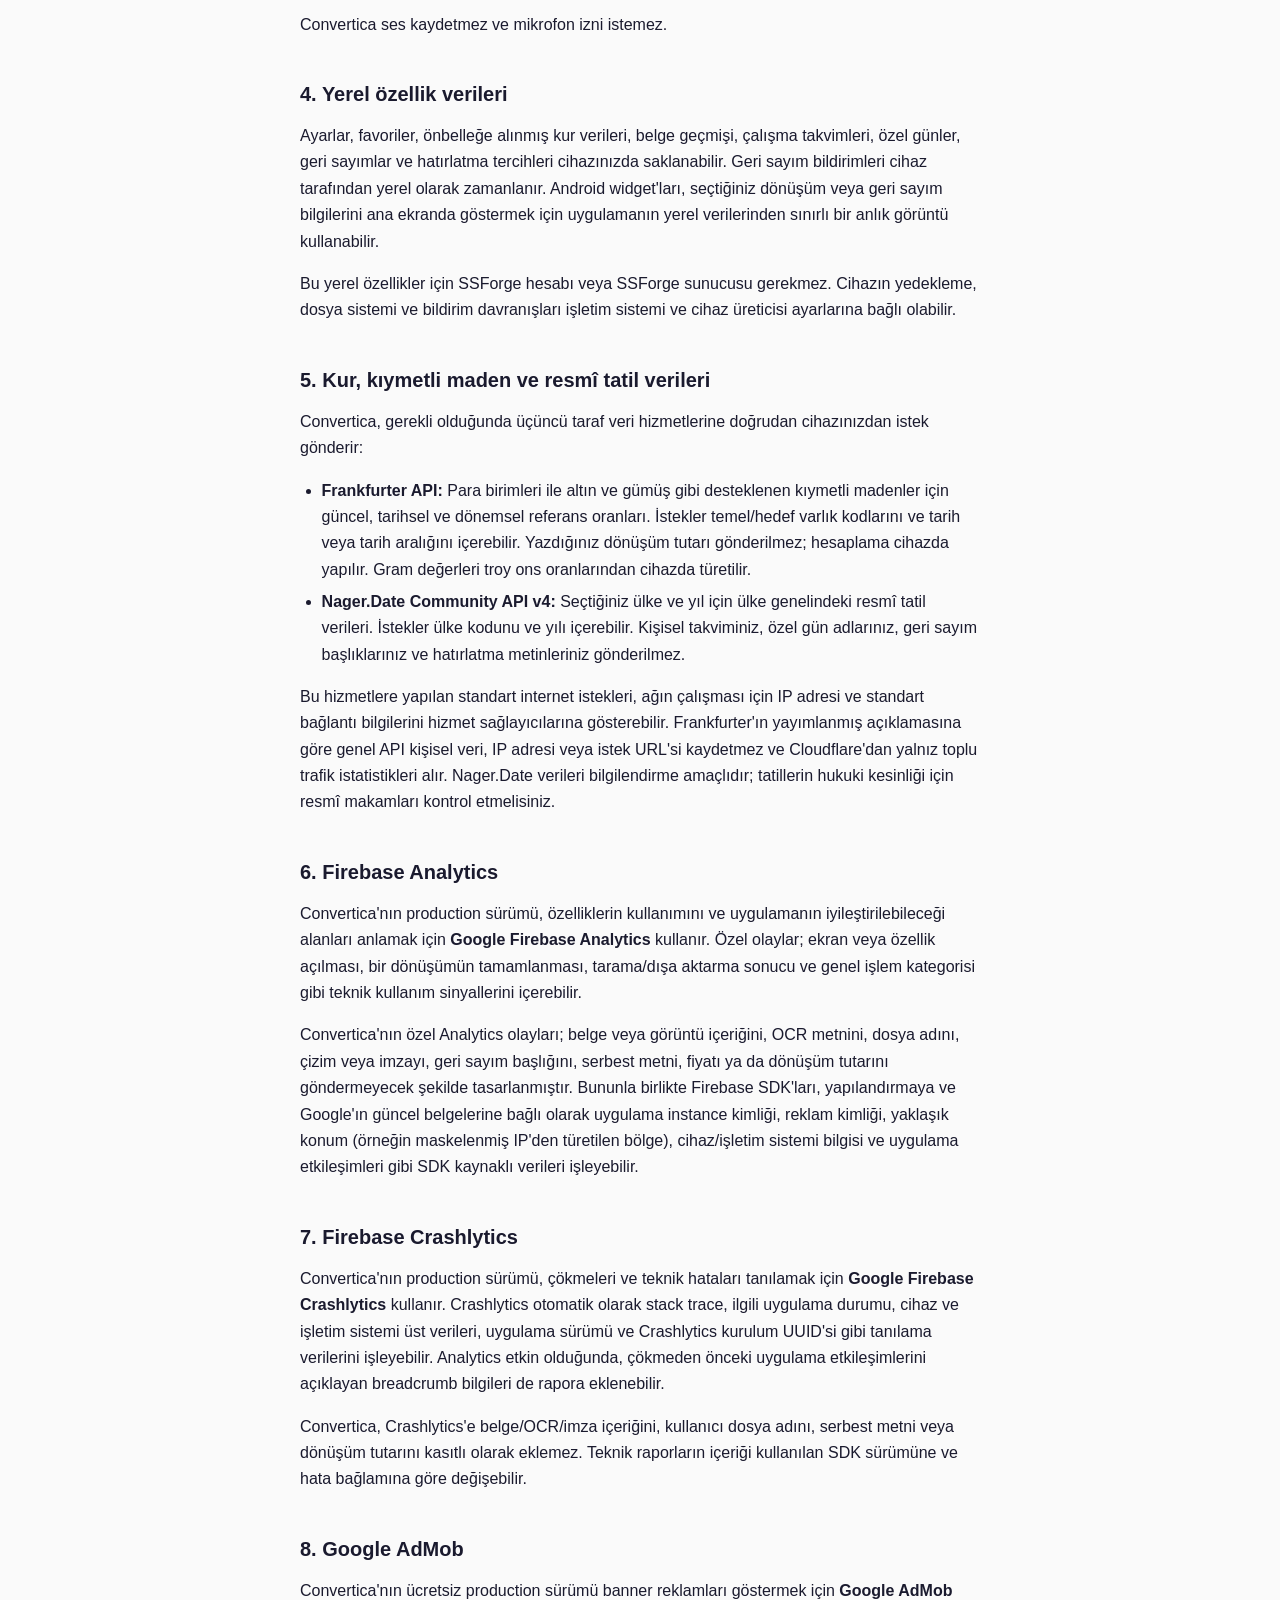
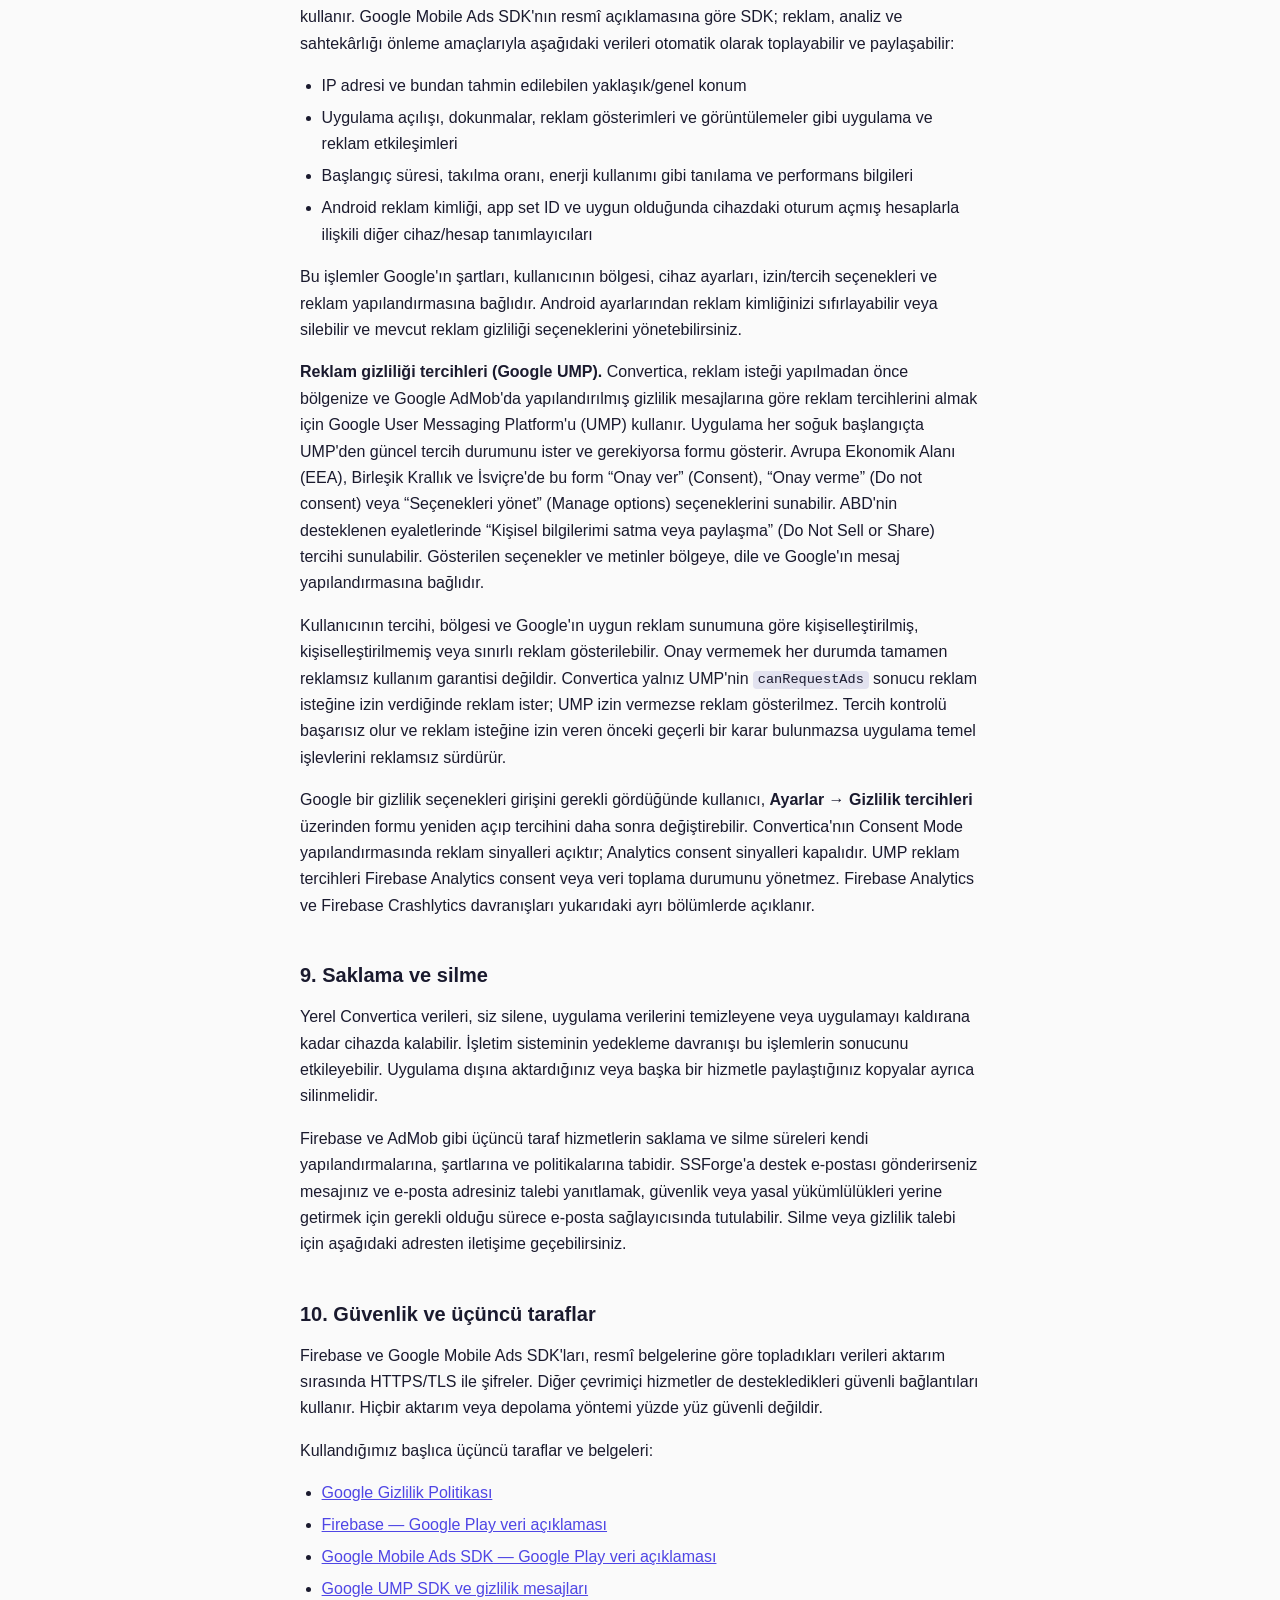
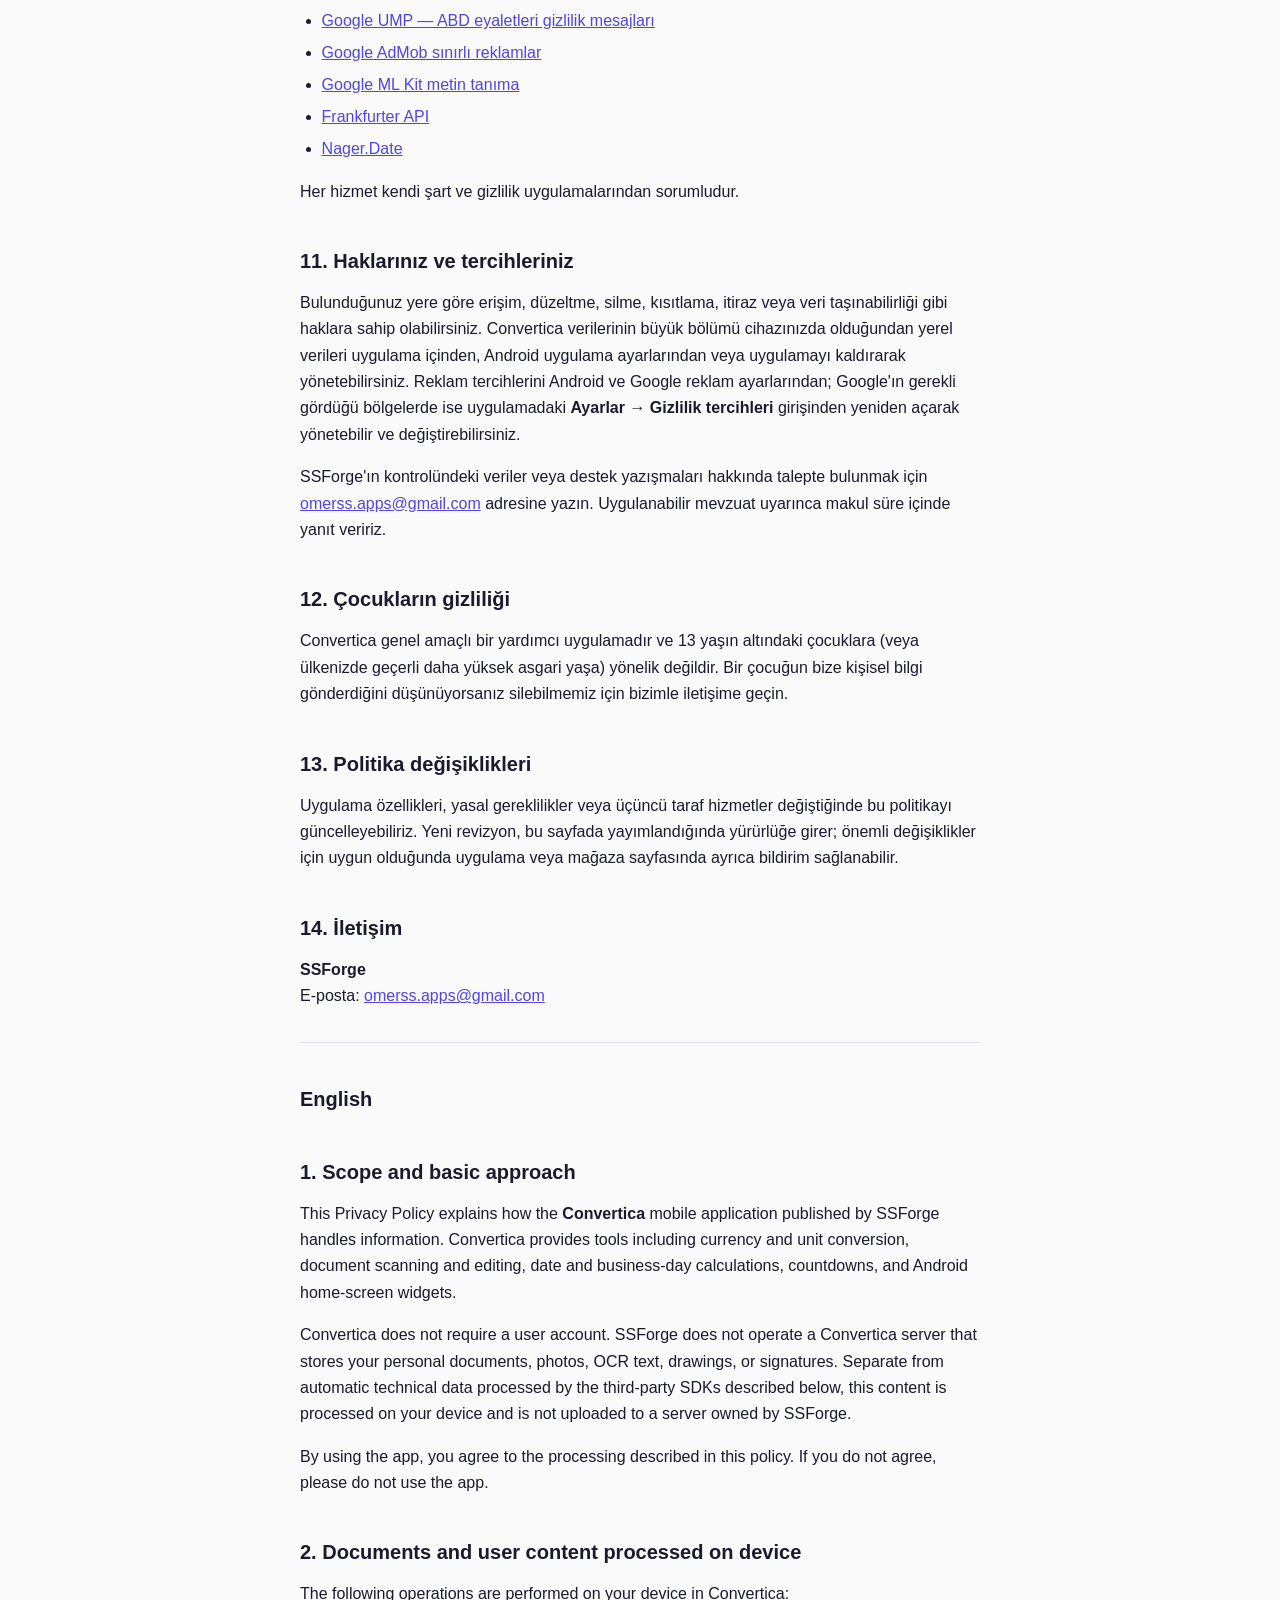
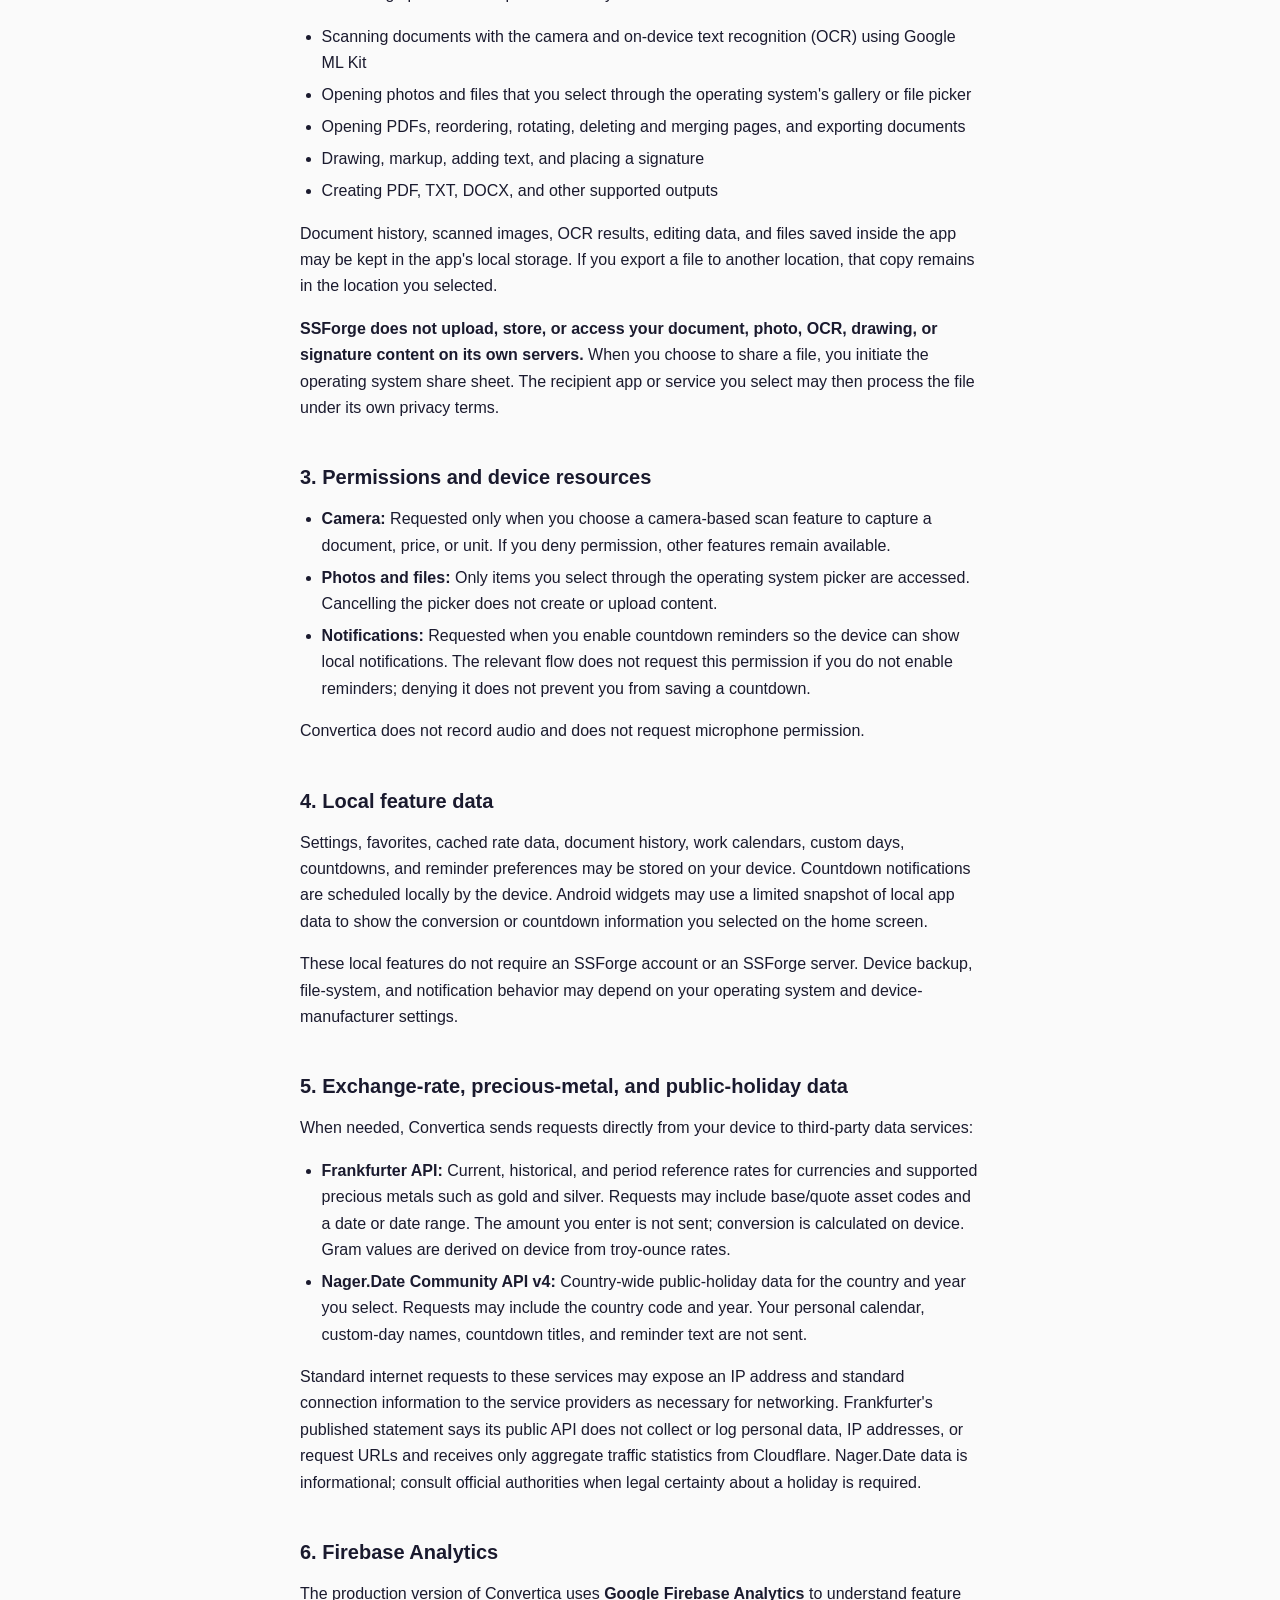
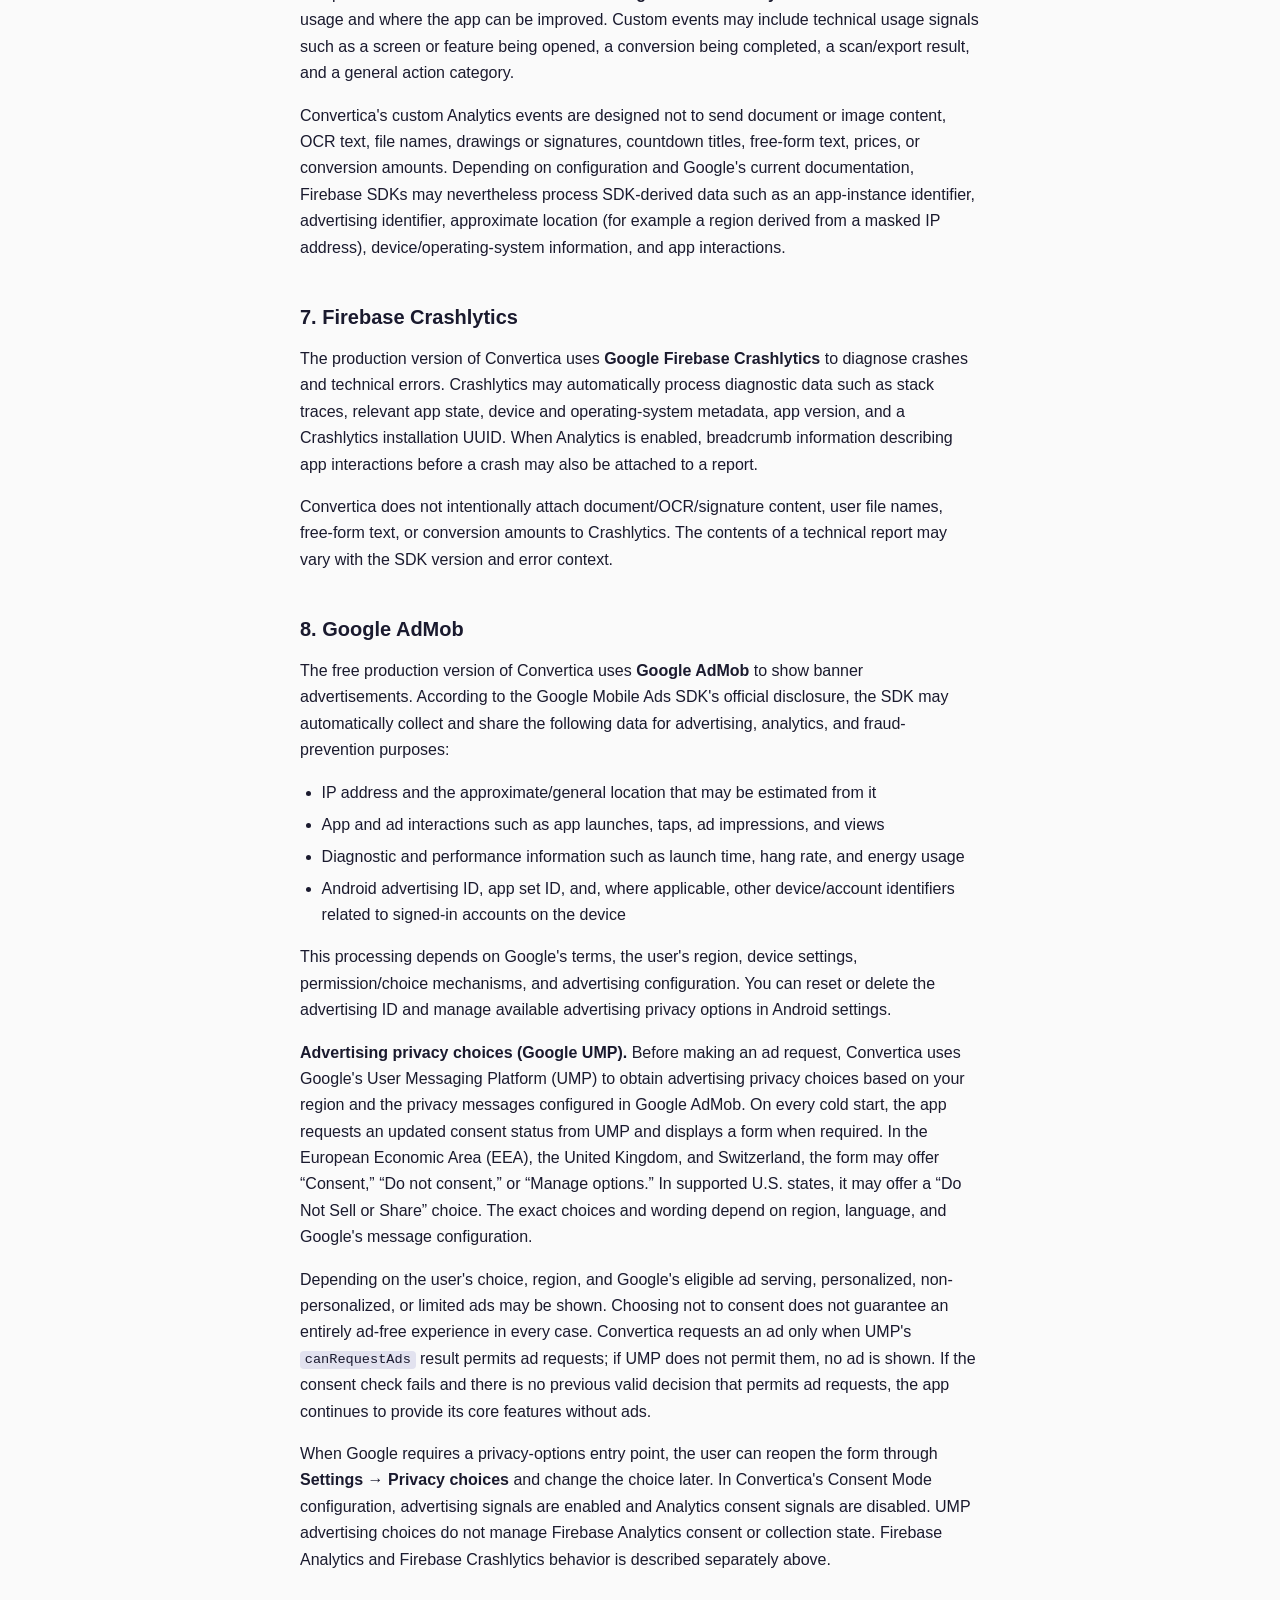
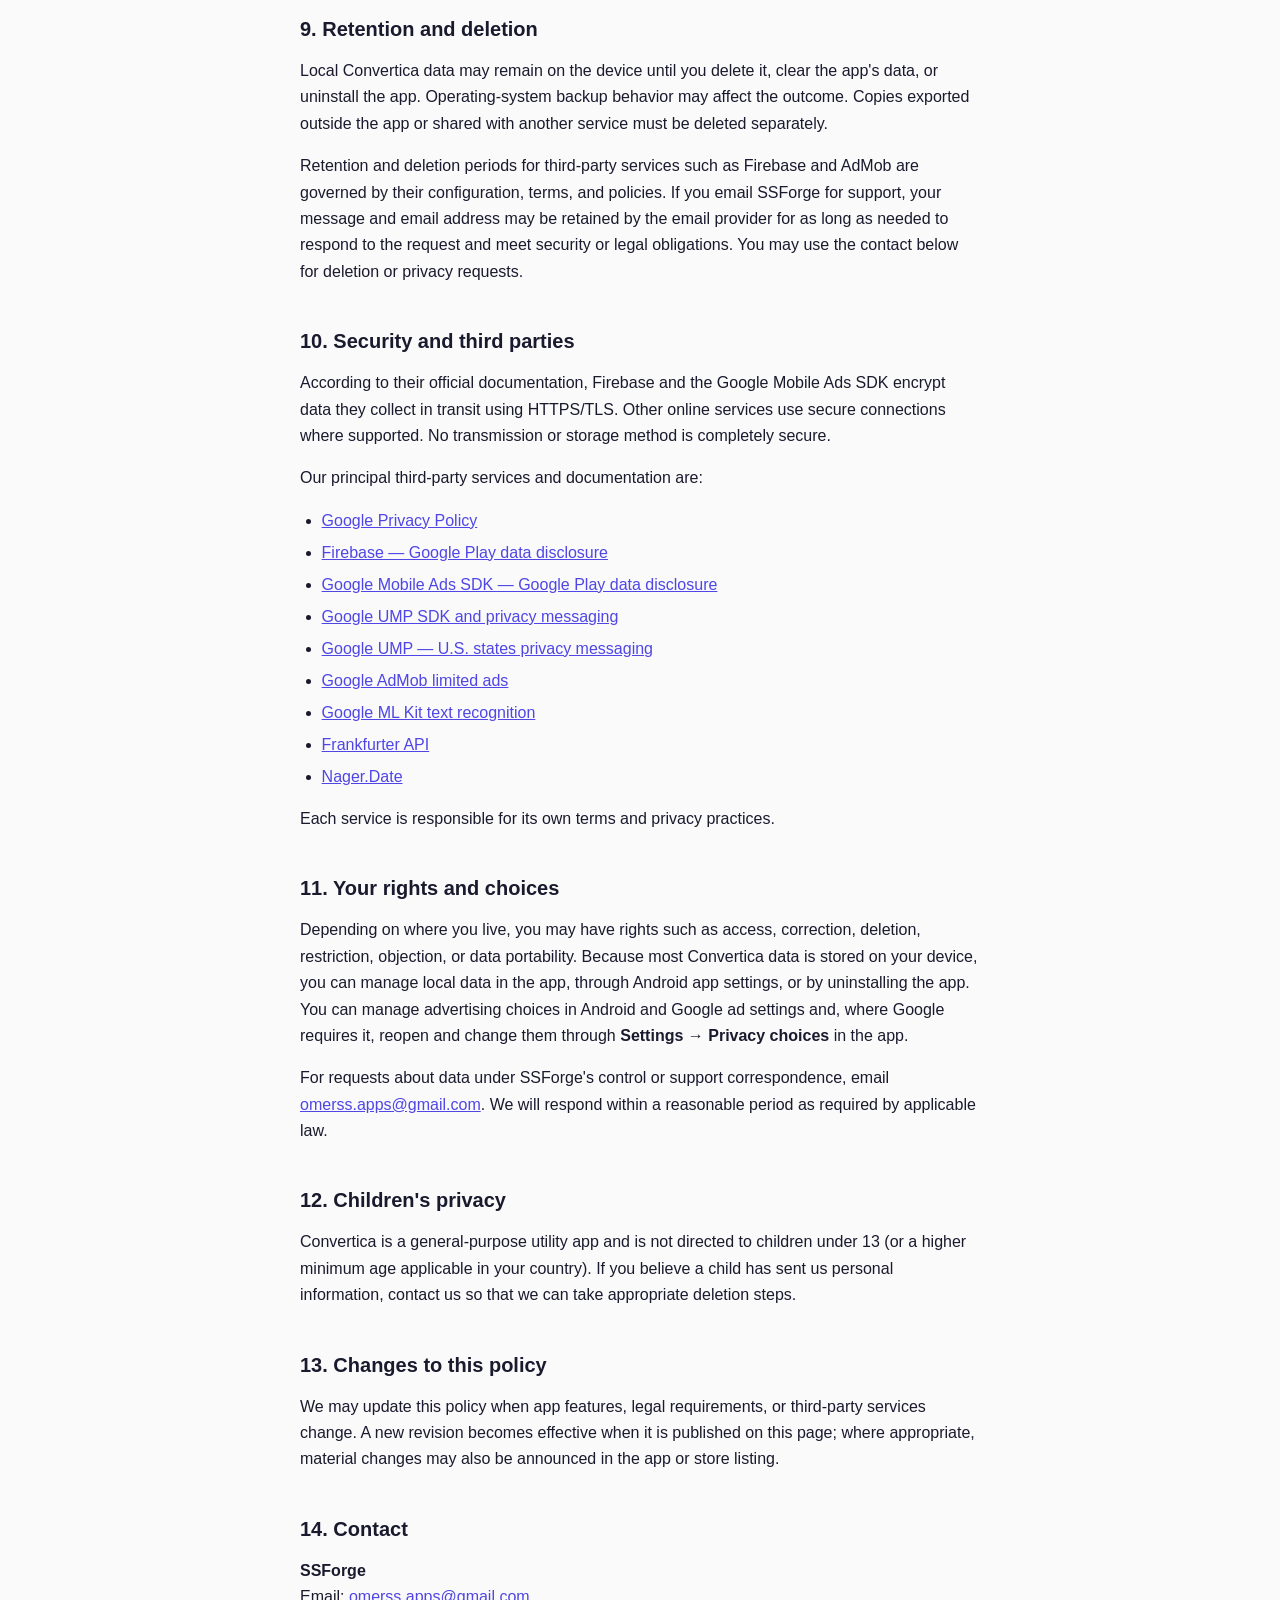
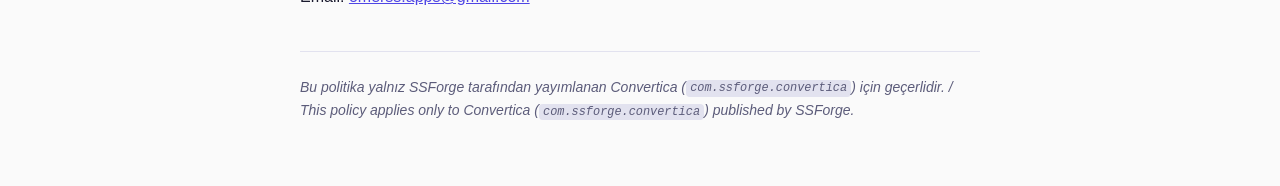
==== commit 7112f559: "docs: document Convertica UMP consent choices" ====
--- a/docs/privacy-policy/index.html
+++ b/docs/privacy-policy/index.html
@@ -45,7 +45,7 @@
         <a href="#english" lang="en">English</a>
       </nav>
       <div class="meta">
-        <p><strong>Revizyon tarihi / Revision prepared:</strong> 9 Kasım 2026 / November 9, 2026</p>
+        <p><strong>Revizyon tarihi / Revision prepared:</strong> 10 Kasım 2026 / November 10, 2026</p>
         <p><strong>Yürürlük / Effective date:</strong> Bu revizyon, deponun <code>main</code> dalından aşağıdaki mevcut politika URL'sinde yayımlandığında yürürlüğe girer. / This revision takes effect when it is published from the repository's <code>main</code> branch at the existing policy URL.</p>
         <p><strong>Uygulama / App:</strong> Convertica (<code>com.ssforge.convertica</code>)</p>
         <p><strong>Geliştirici / Developer:</strong> SSForge</p>
@@ -112,6 +112,9 @@
           <li>Android reklam kimliği, app set ID ve uygun olduğunda cihazdaki oturum açmış hesaplarla ilişkili diğer cihaz/hesap tanımlayıcıları</li>
         </ul>
         <p>Bu işlemler Google'ın şartları, kullanıcının bölgesi, cihaz ayarları, izin/tercih seçenekleri ve reklam yapılandırmasına bağlıdır. Android ayarlarından reklam kimliğinizi sıfırlayabilir veya silebilir ve mevcut reklam gizliliği seçeneklerini yönetebilirsiniz.</p>
+        <p><strong>Reklam gizliliği tercihleri (Google UMP).</strong> Convertica, reklam isteği yapılmadan önce bölgenize ve Google AdMob'da yapılandırılmış gizlilik mesajlarına göre reklam tercihlerini almak için Google User Messaging Platform'u (UMP) kullanır. Uygulama her soğuk başlangıçta UMP'den güncel tercih durumunu ister ve gerekiyorsa formu gösterir. Avrupa Ekonomik Alanı (EEA), Birleşik Krallık ve İsviçre'de bu form “Onay ver” (Consent), “Onay verme” (Do not consent) veya “Seçenekleri yönet” (Manage options) seçeneklerini sunabilir. ABD'nin desteklenen eyaletlerinde “Kişisel bilgilerimi satma veya paylaşma” (Do Not Sell or Share) tercihi sunulabilir. Gösterilen seçenekler ve metinler bölgeye, dile ve Google'ın mesaj yapılandırmasına bağlıdır.</p>
+        <p>Kullanıcının tercihi, bölgesi ve Google'ın uygun reklam sunumuna göre kişiselleştirilmiş, kişiselleştirilmemiş veya sınırlı reklam gösterilebilir. Onay vermemek her durumda tamamen reklamsız kullanım garantisi değildir. Convertica yalnız UMP'nin <code>canRequestAds</code> sonucu reklam isteğine izin verdiğinde reklam ister; UMP izin vermezse reklam gösterilmez. Tercih kontrolü başarısız olur ve reklam isteğine izin veren önceki geçerli bir karar bulunmazsa uygulama temel işlevlerini reklamsız sürdürür.</p>
+        <p>Google bir gizlilik seçenekleri girişini gerekli gördüğünde kullanıcı, <strong>Ayarlar → Gizlilik tercihleri</strong> üzerinden formu yeniden açıp tercihini daha sonra değiştirebilir. Convertica'nın Consent Mode yapılandırmasında reklam sinyalleri açıktır; Analytics consent sinyalleri kapalıdır. UMP reklam tercihleri Firebase Analytics consent veya veri toplama durumunu yönetmez. Firebase Analytics ve Firebase Crashlytics davranışları yukarıdaki ayrı bölümlerde açıklanır.</p>
 
         <h2>9. Saklama ve silme</h2>
         <p>Yerel Convertica verileri, siz silene, uygulama verilerini temizleyene veya uygulamayı kaldırana kadar cihazda kalabilir. İşletim sisteminin yedekleme davranışı bu işlemlerin sonucunu etkileyebilir. Uygulama dışına aktardığınız veya başka bir hizmetle paylaştığınız kopyalar ayrıca silinmelidir.</p>
@@ -124,6 +127,9 @@
           <li><a href="https://policies.google.com/privacy" rel="noopener noreferrer">Google Gizlilik Politikası</a></li>
           <li><a href="https://firebase.google.com/docs/android/play-data-disclosure" rel="noopener noreferrer">Firebase — Google Play veri açıklaması</a></li>
           <li><a href="https://developers.google.com/admob/android/privacy/play-data-disclosure" rel="noopener noreferrer">Google Mobile Ads SDK — Google Play veri açıklaması</a></li>
+          <li><a href="https://developers.google.com/admob/android/privacy" rel="noopener noreferrer">Google UMP SDK ve gizlilik mesajları</a></li>
+          <li><a href="https://developers.google.com/admob/android/privacy/us-iab-support" rel="noopener noreferrer">Google UMP — ABD eyaletleri gizlilik mesajları</a></li>
+          <li><a href="https://support.google.com/admob/answer/10105530" rel="noopener noreferrer">Google AdMob sınırlı reklamlar</a></li>
           <li><a href="https://developers.google.com/ml-kit/vision/text-recognition/v2/android" rel="noopener noreferrer">Google ML Kit metin tanıma</a></li>
           <li><a href="https://frankfurter.dev/" rel="noopener noreferrer">Frankfurter API</a></li>
           <li><a href="https://github.com/nager/Nager.Date" rel="noopener noreferrer">Nager.Date</a></li>
@@ -131,7 +137,7 @@
         <p>Her hizmet kendi şart ve gizlilik uygulamalarından sorumludur.</p>
 
         <h2>11. Haklarınız ve tercihleriniz</h2>
-        <p>Bulunduğunuz yere göre erişim, düzeltme, silme, kısıtlama, itiraz veya veri taşınabilirliği gibi haklara sahip olabilirsiniz. Convertica verilerinin büyük bölümü cihazınızda olduğundan yerel verileri uygulama içinden, Android uygulama ayarlarından veya uygulamayı kaldırarak yönetebilirsiniz. Reklam tercihlerini Android ve Google reklam ayarlarından yönetebilirsiniz.</p>
+        <p>Bulunduğunuz yere göre erişim, düzeltme, silme, kısıtlama, itiraz veya veri taşınabilirliği gibi haklara sahip olabilirsiniz. Convertica verilerinin büyük bölümü cihazınızda olduğundan yerel verileri uygulama içinden, Android uygulama ayarlarından veya uygulamayı kaldırarak yönetebilirsiniz. Reklam tercihlerini Android ve Google reklam ayarlarından; Google'ın gerekli gördüğü bölgelerde ise uygulamadaki <strong>Ayarlar → Gizlilik tercihleri</strong> girişinden yeniden açarak yönetebilir ve değiştirebilirsiniz.</p>
         <p>SSForge'ın kontrolündeki veriler veya destek yazışmaları hakkında talepte bulunmak için <a href="mailto:omerss.apps@gmail.com">omerss.apps@gmail.com</a> adresine yazın. Uygulanabilir mevzuat uyarınca makul süre içinde yanıt veririz.</p>
 
         <h2>12. Çocukların gizliliği</h2>
@@ -204,6 +210,9 @@
           <li>Android advertising ID, app set ID, and, where applicable, other device/account identifiers related to signed-in accounts on the device</li>
         </ul>
         <p>This processing depends on Google's terms, the user's region, device settings, permission/choice mechanisms, and advertising configuration. You can reset or delete the advertising ID and manage available advertising privacy options in Android settings.</p>
+        <p><strong>Advertising privacy choices (Google UMP).</strong> Before making an ad request, Convertica uses Google's User Messaging Platform (UMP) to obtain advertising privacy choices based on your region and the privacy messages configured in Google AdMob. On every cold start, the app requests an updated consent status from UMP and displays a form when required. In the European Economic Area (EEA), the United Kingdom, and Switzerland, the form may offer “Consent,” “Do not consent,” or “Manage options.” In supported U.S. states, it may offer a “Do Not Sell or Share” choice. The exact choices and wording depend on region, language, and Google's message configuration.</p>
+        <p>Depending on the user's choice, region, and Google's eligible ad serving, personalized, non-personalized, or limited ads may be shown. Choosing not to consent does not guarantee an entirely ad-free experience in every case. Convertica requests an ad only when UMP's <code>canRequestAds</code> result permits ad requests; if UMP does not permit them, no ad is shown. If the consent check fails and there is no previous valid decision that permits ad requests, the app continues to provide its core features without ads.</p>
+        <p>When Google requires a privacy-options entry point, the user can reopen the form through <strong>Settings → Privacy choices</strong> and change the choice later. In Convertica's Consent Mode configuration, advertising signals are enabled and Analytics consent signals are disabled. UMP advertising choices do not manage Firebase Analytics consent or collection state. Firebase Analytics and Firebase Crashlytics behavior is described separately above.</p>
 
         <h2>9. Retention and deletion</h2>
         <p>Local Convertica data may remain on the device until you delete it, clear the app's data, or uninstall the app. Operating-system backup behavior may affect the outcome. Copies exported outside the app or shared with another service must be deleted separately.</p>
@@ -216,6 +225,9 @@
           <li><a href="https://policies.google.com/privacy" rel="noopener noreferrer">Google Privacy Policy</a></li>
           <li><a href="https://firebase.google.com/docs/android/play-data-disclosure" rel="noopener noreferrer">Firebase — Google Play data disclosure</a></li>
           <li><a href="https://developers.google.com/admob/android/privacy/play-data-disclosure" rel="noopener noreferrer">Google Mobile Ads SDK — Google Play data disclosure</a></li>
+          <li><a href="https://developers.google.com/admob/android/privacy" rel="noopener noreferrer">Google UMP SDK and privacy messaging</a></li>
+          <li><a href="https://developers.google.com/admob/android/privacy/us-iab-support" rel="noopener noreferrer">Google UMP — U.S. states privacy messaging</a></li>
+          <li><a href="https://support.google.com/admob/answer/10105530" rel="noopener noreferrer">Google AdMob limited ads</a></li>
           <li><a href="https://developers.google.com/ml-kit/vision/text-recognition/v2/android" rel="noopener noreferrer">Google ML Kit text recognition</a></li>
           <li><a href="https://frankfurter.dev/" rel="noopener noreferrer">Frankfurter API</a></li>
           <li><a href="https://github.com/nager/Nager.Date" rel="noopener noreferrer">Nager.Date</a></li>
@@ -223,7 +235,7 @@
         <p>Each service is responsible for its own terms and privacy practices.</p>
 
         <h2>11. Your rights and choices</h2>
-        <p>Depending on where you live, you may have rights such as access, correction, deletion, restriction, objection, or data portability. Because most Convertica data is stored on your device, you can manage local data in the app, through Android app settings, or by uninstalling the app. You can manage advertising choices in Android and Google ad settings.</p>
+        <p>Depending on where you live, you may have rights such as access, correction, deletion, restriction, objection, or data portability. Because most Convertica data is stored on your device, you can manage local data in the app, through Android app settings, or by uninstalling the app. You can manage advertising choices in Android and Google ad settings and, where Google requires it, reopen and change them through <strong>Settings → Privacy choices</strong> in the app.</p>
         <p>For requests about data under SSForge's control or support correspondence, email <a href="mailto:omerss.apps@gmail.com">omerss.apps@gmail.com</a>. We will respond within a reasonable period as required by applicable law.</p>
 
         <h2>12. Children's privacy</h2>
